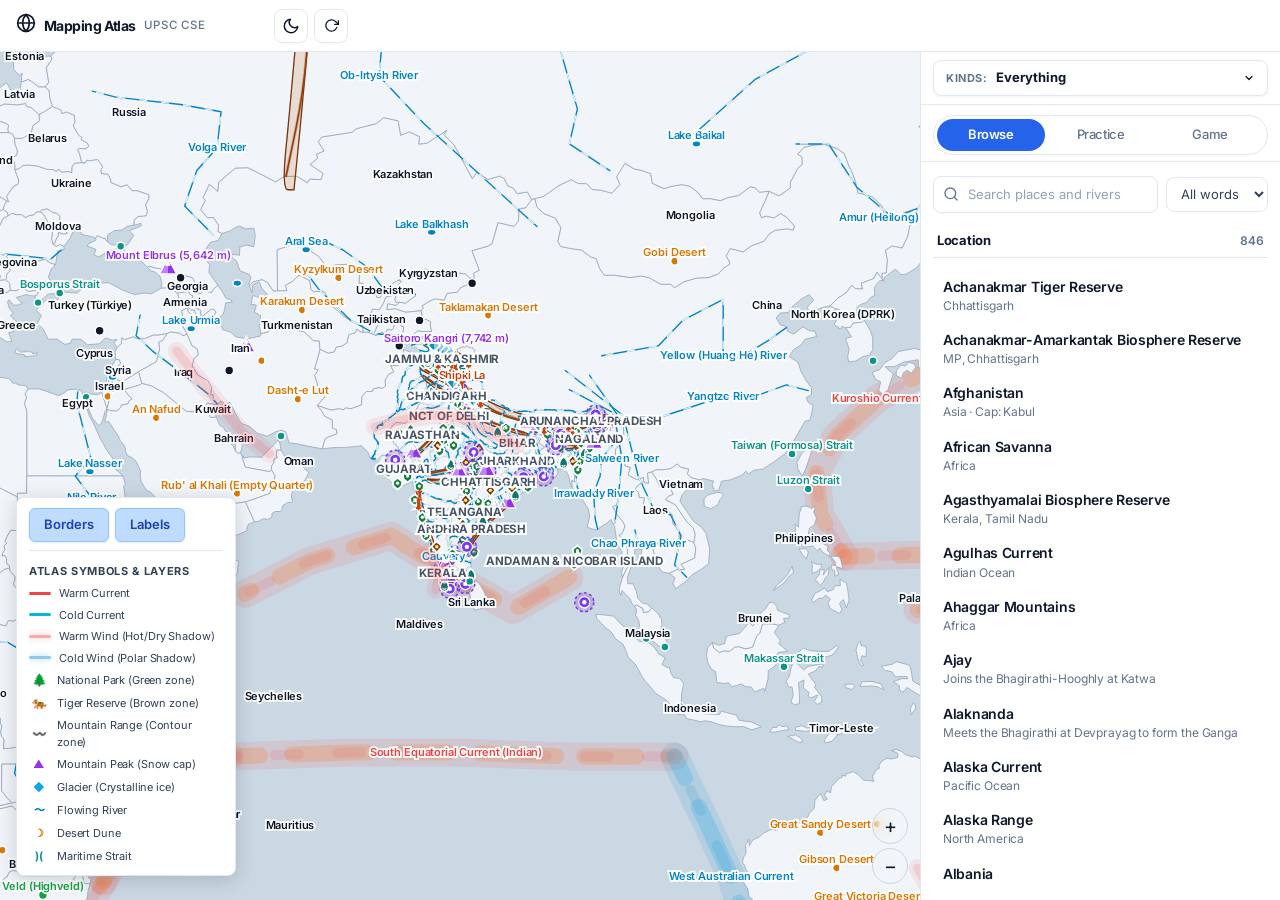
==== index.html @ 71337939 "feat: complete interactive atlas with vector map, Indian states, max zoom, and enhanced quiz/recall" ====
<!doctype html>
<html lang="en" data-theme="light">
<head>
<meta charset="utf-8">
<meta name="viewport" content="width=device-width,initial-scale=1,viewport-fit=cover">
<meta name="description" content="Mapping Atlas — Interactive UPSC CSE Geography Learning Tool with 2D Cartographic Map, Ocean Currents, Quiz, and Recall Modes">
<title>Mapping Atlas — UPSC CSE Geography</title>
<link rel="preconnect" href="https://fonts.googleapis.com">
<link rel="preconnect" href="https://fonts.gstatic.com" crossorigin>
<link rel="stylesheet" href="https://fonts.googleapis.com/css2?family=JetBrains+Mono:ital,wght@0,300;0,400;0,500;0,600;0,700;1,400&family=Inter:wght@400;500;600;700&display=swap">
<!-- Stylesheet -->
<link rel="stylesheet" href="world-map/assets/css/app.css?v=5">
</head>
<body>
<div id="app">
  <!-- Header Bar -->
  <header class="app-header">
    <div class="header-left">
      <div class="logo">
        <span class="logo-icon">
          <svg width="20" height="20" viewBox="0 0 24 24" fill="none" stroke="currentColor" stroke-width="2" stroke-linecap="round" stroke-linejoin="round"><circle cx="12" cy="12" r="10"/><path d="M12 2a14.5 14.5 0 0 0 0 20 14.5 14.5 0 0 0 0-20"/><path d="M2 12h20"/></svg>
        </span>
        <span class="logo-text">Mapping Atlas</span>
        <span class="logo-sub">UPSC CSE</span>
      </div>
    </div>
    <div class="header-right">
      <button class="icon-btn" id="themeToggle" title="Switch to Dark Mode" aria-label="Toggle theme">
        <svg width="18" height="18" viewBox="0 0 24 24" fill="none" stroke="currentColor" stroke-width="2" stroke-linecap="round" stroke-linejoin="round">
          <path d="M21 12.79A9 9 0 1 1 11.21 3 7 7 0 0 0 21 12.79z"></path>
        </svg>
      </button>
      <button class="icon-btn" id="resetView" title="Reset View" aria-label="Reset map view">
        <svg width="15" height="15" viewBox="0 0 24 24" fill="none" stroke="currentColor" stroke-width="2" stroke-linecap="round" stroke-linejoin="round"><polyline points="23 4 23 10 17 10"/><path d="M20.49 15a9 9 0 1 1-2.12-9.36L23 10"/></svg>
      </button>
    </div>
  </header>

  <div class="app-body">
    <!-- Side Panel -->
    <aside class="side-panel" id="sidePanel">
      <!-- Kinds Multi-Select Grouped Dropdown placed ABOVE Browse, Practice, Game -->
      <div class="sidebar-kinds-header-bar">
        <div class="sidebar-dropdown-wrapper" id="layerDropdownWrapper">
          <button type="button" class="sidebar-dropdown-trigger" id="layerDropdownBtn" aria-haspopup="true" aria-expanded="false" title="Filter map features and layers">
            <span class="trigger-label">
              <span class="trigger-prefix">KINDS:</span>
              <strong id="layerDropdownLabel">Everything</strong>
            </span>
            <svg class="dropdown-chevron" width="12" height="12" viewBox="0 0 24 24" fill="none" stroke="currentColor" stroke-width="2.5" stroke-linecap="round" stroke-linejoin="round">
              <path d="M6 9l6 6 6-6"/>
            </svg>
          </button>

          <div class="sidebar-dropdown-menu hidden" id="layerDropdownMenu" role="menu" aria-label="Map layers filter">
            <!-- Master Everything Toggle -->
            <div class="dropdown-master-row">
              <label class="dropdown-item master-item" for="chkSelectAllLayers">
                <input type="checkbox" id="chkSelectAllLayers" checked>
                <span class="custom-chk"></span>
                <span class="item-name">Everything</span>
              </label>
            </div>

            <!-- Group 1: India -->
            <div class="dropdown-group" data-group="india">
              <div class="dropdown-group-header">
                <span class="group-title">INDIA</span>
                <button type="button" class="group-quick-toggle" data-target-group="india" title="Toggle all India layers">All</button>
              </div>
              <div class="dropdown-group-items">
                <label class="dropdown-item">
                  <input type="checkbox" class="layer-chk" data-category="national_park" data-group="india" checked>
                  <span class="custom-chk chk-national_park"></span>
                  <span class="chk-color" style="background:#15803d;"></span>
                  <span class="item-name">National Parks</span>
                  <span class="chk-count">106</span>
                  <button type="button" class="item-only-btn" data-category="national_park" title="Show only National Parks">only</button>
                </label>
                <label class="dropdown-item">
                  <input type="checkbox" class="layer-chk" data-category="tiger_reserve" data-group="india" checked>
                  <span class="custom-chk chk-tiger_reserve"></span>
                  <span class="chk-color" style="background:#78350f;"></span>
                  <span class="item-name">Tiger Reserves</span>
                  <span class="chk-count">23</span>
                  <button type="button" class="item-only-btn" data-category="tiger_reserve" title="Show only Tiger Reserves">only</button>
                </label>
                <label class="dropdown-item">
                  <input type="checkbox" class="layer-chk" data-category="biosphere_reserve" data-group="india" checked>
                  <span class="custom-chk chk-biosphere_reserve"></span>
                  <span class="chk-color" style="background:#6b21a8;"></span>
                  <span class="item-name">Biosphere Reserves</span>
                  <span class="chk-count">18</span>
                  <button type="button" class="item-only-btn" data-category="biosphere_reserve" title="Show only Biosphere Reserves">only</button>
                </label>
                <label class="dropdown-item">
                  <input type="checkbox" class="layer-chk" data-category="ramsar_site" data-group="india" checked>
                  <span class="custom-chk chk-ramsar_site"></span>
                  <span class="chk-color" style="background:#0f766e;"></span>
                  <span class="item-name">Ramsar Sites</span>
                  <span class="chk-count">18</span>
                  <button type="button" class="item-only-btn" data-category="ramsar_site" title="Show only Ramsar Sites">only</button>
                </label>
                <label class="dropdown-item">
                  <input type="checkbox" class="layer-chk" data-category="river" data-group="india" checked>
                  <span class="custom-chk chk-river"></span>
                  <span class="chk-color" style="background:#0284c7;"></span>
                  <span class="item-name">Rivers</span>
                  <span class="chk-count">106</span>
                  <button type="button" class="item-only-btn" data-category="river" title="Show only Rivers">only</button>
                </label>
                <label class="dropdown-item">
                  <input type="checkbox" class="layer-chk" data-category="mountain" data-group="india" checked>
                  <span class="custom-chk chk-mountain"></span>
                  <span class="chk-color" style="background:#854d0e;"></span>
                  <span class="item-name">Mountain Ranges</span>
                  <span class="chk-count">26</span>
                  <button type="button" class="item-only-btn" data-category="mountain" title="Show only Mountain Ranges">only</button>
                </label>
                <label class="dropdown-item">
                  <input type="checkbox" class="layer-chk" data-category="peak" data-group="india" checked>
                  <span class="custom-chk chk-peak"></span>
                  <span class="chk-color" style="background:#9333ea;"></span>
                  <span class="item-name">Peaks</span>
                  <span class="chk-count">21</span>
                  <button type="button" class="item-only-btn" data-category="peak" title="Show only Peaks">only</button>
                </label>
                <label class="dropdown-item">
                  <input type="checkbox" class="layer-chk" data-category="pass" data-group="india" checked>
                  <span class="custom-chk chk-pass"></span>
                  <span class="chk-color" style="background:#c2410c;"></span>
                  <span class="item-name">Passes</span>
                  <span class="chk-count">20</span>
                  <button type="button" class="item-only-btn" data-category="pass" title="Show only Passes">only</button>
                </label>
                <label class="dropdown-item">
                  <input type="checkbox" class="layer-chk" data-category="glacier" data-group="india" checked>
                  <span class="custom-chk chk-glacier"></span>
                  <span class="chk-color" style="background:#0e7490;"></span>
                  <span class="item-name">Glaciers</span>
                  <span class="chk-count">10</span>
                  <button type="button" class="item-only-btn" data-category="glacier" title="Show only Glaciers">only</button>
                </label>
                <label class="dropdown-item">
                  <input type="checkbox" class="layer-chk" data-category="states" data-group="india" checked>
                  <span class="custom-chk chk-states"></span>
                  <span class="chk-color" style="background:#64748b;"></span>
                  <span class="item-name">States</span>
                  <span class="chk-count">36</span>
                  <button type="button" class="item-only-btn" data-category="states" title="Show only States">only</button>
                </label>
              </div>
            </div>

            <!-- Group 2: World -->
            <div class="dropdown-group" data-group="world">
              <div class="dropdown-group-header">
                <span class="group-title">WORLD</span>
                <button type="button" class="group-quick-toggle" data-target-group="world" title="Toggle all World layers">All</button>
              </div>
              <div class="dropdown-group-items">
                <label class="dropdown-item">
                  <input type="checkbox" class="layer-chk" data-category="current" data-group="world" checked>
                  <span class="custom-chk chk-current"></span>
                  <span class="chk-color" style="background:#0284c7;"></span>
                  <span class="item-name">Ocean Currents</span>
                  <span class="chk-count">30</span>
                  <button type="button" class="item-only-btn" data-category="current" title="Show only Ocean Currents">only</button>
                </label>
                <label class="dropdown-item">
                  <input type="checkbox" class="layer-chk" data-category="wind" data-group="world" checked>
                  <span class="custom-chk chk-wind"></span>
                  <span class="chk-color" style="background:#ea580c;"></span>
                  <span class="item-name">Local Winds</span>
                  <span class="chk-count">12</span>
                  <button type="button" class="item-only-btn" data-category="wind" title="Show only Local Winds">only</button>
                </label>
                <label class="dropdown-item">
                  <input type="checkbox" class="layer-chk" data-category="country" data-group="world" checked>
                  <span class="custom-chk chk-country"></span>
                  <span class="chk-color" style="background:#2563eb;"></span>
                  <span class="item-name">Countries</span>
                  <span class="chk-count">195</span>
                  <button type="button" class="item-only-btn" data-category="country" title="Show only Countries">only</button>
                </label>
                <label class="dropdown-item">
                  <input type="checkbox" class="layer-chk" data-category="lake" data-group="world" checked>
                  <span class="custom-chk chk-lake"></span>
                  <span class="chk-color" style="background:#0284c7;"></span>
                  <span class="item-name">Lakes</span>
                  <span class="chk-count">35</span>
                  <button type="button" class="item-only-btn" data-category="lake" title="Show only Lakes">only</button>
                </label>
                <label class="dropdown-item">
                  <input type="checkbox" class="layer-chk" data-category="desert" data-group="world" checked>
                  <span class="custom-chk chk-desert"></span>
                  <span class="chk-color" style="background:#d97706;"></span>
                  <span class="item-name">Deserts</span>
                  <span class="chk-count">25</span>
                  <button type="button" class="item-only-btn" data-category="desert" title="Show only Deserts">only</button>
                </label>
                <label class="dropdown-item">
                  <input type="checkbox" class="layer-chk" data-category="grassland" data-group="world" checked>
                  <span class="custom-chk chk-grassland"></span>
                  <span class="chk-color" style="background:#16a34a;"></span>
                  <span class="item-name">Grasslands</span>
                  <span class="chk-count">11</span>
                  <button type="button" class="item-only-btn" data-category="grassland" title="Show only Grasslands">only</button>
                </label>
                <label class="dropdown-item">
                  <input type="checkbox" class="layer-chk" data-category="strait" data-group="world" checked>
                  <span class="custom-chk chk-strait"></span>
                  <span class="chk-color" style="background:#0d9488;"></span>
                  <span class="item-name">Straits</span>
                  <span class="chk-count">34</span>
                  <button type="button" class="item-only-btn" data-category="strait" title="Show only Straits">only</button>
                </label>
              </div>
            </div>
          </div>
        </div>
      </div>

      <!-- Browse | Practice | Game (Segmented control moved to sidebar top) -->
      <div class="sidebar-modes-bar">
        <nav class="mode-tabs" id="modeTabs" role="tablist">
          <button class="mode-tab active" data-mode="browse" role="tab" aria-selected="true" id="tab-browse">Browse</button>
          <button class="mode-tab" data-mode="quiz" role="tab" aria-selected="false" id="tab-quiz">Practice</button>
          <button class="mode-tab" data-mode="recall" role="tab" aria-selected="false" id="tab-recall">Game</button>
        </nav>
      </div>

      <!-- Browse Mode (List & Detail View integrated) -->
      <div class="panel-section" id="browsePanel" role="tabpanel">
        <!-- Detail Subview inside Browse (shown when an entity is selected) -->
        <div class="browse-detail-subview hidden" id="browseDetailSubview">
          <div class="panel-nav">
            <button class="back-btn" id="browseBackToList" aria-label="Back to list">← Back to List</button>
            <div class="nav-arrows">
              <button class="nav-btn" id="prevEntity" aria-label="Previous feature">‹</button>
              <button class="nav-btn" id="nextEntity" aria-label="Next feature">›</button>
            </div>
          </div>
          <div class="entity-detail" id="entityDetail"></div>
        </div>

        <!-- Master List Subview inside Browse -->
        <div class="browse-list-subview" id="browseListSubview">
          <!-- Search Header Row -->
          <div class="search-header-row">
            <div class="search-input-wrap">
              <svg class="search-magnifier" width="16" height="16" viewBox="0 0 24 24" fill="none" stroke="currentColor" stroke-width="2" stroke-linecap="round" stroke-linejoin="round">
                <circle cx="11" cy="11" r="8"></circle>
                <line x1="21" y1="21" x2="16.65" y2="16.65"></line>
              </svg>
              <input type="search" id="searchInput" placeholder="Search places and rivers" aria-label="Search places and rivers" autocomplete="off">
            </div>
            <div class="search-mode-select-wrap">
              <select id="searchModeSelect" aria-label="Filter mode">
                <option value="all">All words</option>
                <option value="any">Any word</option>
              </select>
            </div>
          </div>

          <!-- Section Heading: Location with Dynamic Item Count -->
          <div class="sidebar-location-header">
            <span class="location-title" id="locationHeaderTitle">Location</span>
            <span class="location-count" id="resultsInfo">0</span>
          </div>

          <!-- Master Clean Entity List -->
          <div class="entity-list" id="entityList" role="list"></div>
        </div>
      </div>

      <!-- Quiz Panel -->
      <div class="panel-section hidden" id="quizPanel" role="tabpanel">
        <div class="quiz-header">
          <div class="quiz-score" id="quizScore">Score: 0/0</div>
          <div class="quiz-progress" id="quizProgressBar">
            <div class="quiz-progress-fill" id="quizFill"></div>
          </div>
        </div>

        <!-- Collapsible Filter Drawer & Compact Active Bar -->
        <div class="quiz-config-bar hidden" id="quizConfigBar">
          <div class="config-summary" id="quizConfigSummary">
            <span class="config-pill">🌐 All</span>
            <span class="config-pill">All Types</span>
            <span class="config-pill">MCQ</span>
          </div>
          <button type="button" class="config-toggle-btn" id="quizConfigToggleBtn" title="Show/Hide Quiz Filters">⚙ Filters</button>
        </div>

        <div class="quiz-filters-drawer" id="quizFiltersDrawer">
          <div class="quiz-filters">
            <select id="quizContinent" aria-label="Quiz region filter">
              <option value="">All Continents</option>
              <option value="India">🇮🇳 India Only</option>
              <option value="South America">South America</option>
              <option value="Africa">Africa</option>
              <option value="North America">North America</option>
              <option value="Europe">Europe</option>
              <option value="Asia">Asia</option>
              <option value="Australia & Oceania">Australia &amp; Oceania</option>
            </select>

            <!-- Grouped Multi-Select Dropdown for Practice (Supports intragroup, intergroup & mixed testing) -->
            <div class="sidebar-dropdown-wrapper" id="quizTypeWrapper">
              <button type="button" class="sidebar-dropdown-trigger" id="quizTypeBtn" aria-haspopup="true" aria-expanded="false" title="Filter types to practice">
                <span class="trigger-label" id="quizTypeLabel">All Types</span>
                <span class="trigger-badge" id="quizTypeBadge">All</span>
                <svg class="dropdown-chevron" width="12" height="12" viewBox="0 0 24 24" fill="none" stroke="currentColor" stroke-width="2.5" stroke-linecap="round" stroke-linejoin="round"><path d="M6 9l6 6 6-6"/></svg>
              </button>
              <div class="sidebar-dropdown-menu hidden" id="quizTypeMenu" role="menu">
                <div class="dropdown-quick-actions">
                  <button type="button" class="quick-pill-btn" data-action="all" data-target="quiz">All</button>
                  <button type="button" class="quick-pill-btn" data-action="india" data-target="quiz">🇮🇳 India</button>
                  <button type="button" class="quick-pill-btn" data-action="world" data-target="quiz">🌐 World</button>
                  <button type="button" class="quick-pill-btn" data-action="clear" data-target="quiz">Clear</button>
                </div>
                <div class="dropdown-group">
                  <div class="dropdown-group-header">
                    <span>INDIA</span>
                    <button type="button" class="group-select-btn" data-group="india" data-target="quiz">All</button>
                  </div>
                  <div class="dropdown-group-items">
                    <label class="dropdown-item"><input type="checkbox" class="quiz-type-chk" data-type="national_park" data-group="india" checked><span class="chk-color" style="background:#15803d;"></span><span class="item-name">National Parks</span><span class="chk-count">106</span><button type="button" class="item-only-btn" data-type="national_park" data-target="quiz" title="Test only National Parks">only</button></label>
                    <label class="dropdown-item"><input type="checkbox" class="quiz-type-chk" data-type="tiger_reserve" data-group="india" checked><span class="chk-color" style="background:#78350f;"></span><span class="item-name">Tiger Reserves</span><span class="chk-count">23</span><button type="button" class="item-only-btn" data-type="tiger_reserve" data-target="quiz" title="Test only Tiger Reserves">only</button></label>
                    <label class="dropdown-item"><input type="checkbox" class="quiz-type-chk" data-type="biosphere_reserve" data-group="india" checked><span class="chk-color" style="background:#6b21a8;"></span><span class="item-name">Biosphere Reserves</span><span class="chk-count">18</span><button type="button" class="item-only-btn" data-type="biosphere_reserve" data-target="quiz" title="Test only Biosphere Reserves">only</button></label>
                    <label class="dropdown-item"><input type="checkbox" class="quiz-type-chk" data-type="ramsar_site" data-group="india" checked><span class="chk-color" style="background:#0f766e;"></span><span class="item-name">Ramsar Sites</span><span class="chk-count">18</span><button type="button" class="item-only-btn" data-type="ramsar_site" data-target="quiz" title="Test only Ramsar Sites">only</button></label>
                    <label class="dropdown-item"><input type="checkbox" class="quiz-type-chk" data-type="river" data-group="india" checked><span class="chk-color" style="background:#0284c7;"></span><span class="item-name">Rivers</span><span class="chk-count">106</span><button type="button" class="item-only-btn" data-type="river" data-target="quiz" title="Test only Rivers">only</button></label>
                    <label class="dropdown-item"><input type="checkbox" class="quiz-type-chk" data-type="mountain" data-group="india" checked><span class="chk-color" style="background:#854d0e;"></span><span class="item-name">Mountain Ranges</span><span class="chk-count">26</span><button type="button" class="item-only-btn" data-type="mountain" data-target="quiz" title="Test only Mountain Ranges">only</button></label>
                    <label class="dropdown-item"><input type="checkbox" class="quiz-type-chk" data-type="peak" data-group="india" checked><span class="chk-color" style="background:#9333ea;"></span><span class="item-name">Peaks</span><span class="chk-count">21</span><button type="button" class="item-only-btn" data-type="peak" data-target="quiz" title="Test only Peaks">only</button></label>
                    <label class="dropdown-item"><input type="checkbox" class="quiz-type-chk" data-type="pass" data-group="india" checked><span class="chk-color" style="background:#c2410c;"></span><span class="item-name">Passes</span><span class="chk-count">20</span><button type="button" class="item-only-btn" data-type="pass" data-target="quiz" title="Test only Passes">only</button></label>
                    <label class="dropdown-item"><input type="checkbox" class="quiz-type-chk" data-type="glacier" data-group="india" checked><span class="chk-color" style="background:#0e7490;"></span><span class="item-name">Glaciers</span><span class="chk-count">10</span><button type="button" class="item-only-btn" data-type="glacier" data-target="quiz" title="Test only Glaciers">only</button></label>
                    <label class="dropdown-item"><input type="checkbox" class="quiz-type-chk" data-type="states" data-group="india" checked><span class="chk-color" style="background:#64748b;"></span><span class="item-name">States &amp; UTs</span><span class="chk-count">36</span><button type="button" class="item-only-btn" data-type="states" data-target="quiz" title="Test only States &amp; UTs">only</button></label>
                  </div>
                </div>
                <div class="dropdown-group">
                  <div class="dropdown-group-header">
                    <span>WORLD</span>
                    <button type="button" class="group-select-btn" data-group="world" data-target="quiz">All</button>
                  </div>
                  <div class="dropdown-group-items">
                    <label class="dropdown-item"><input type="checkbox" class="quiz-type-chk" data-type="country" data-group="world" checked><span class="chk-color" style="background:#2563eb;"></span><span class="item-name">Countries</span><span class="chk-count">195</span><button type="button" class="item-only-btn" data-type="country" data-target="quiz" title="Test only Countries">only</button></label>
                    <label class="dropdown-item"><input type="checkbox" class="quiz-type-chk" data-type="current" data-group="world" checked><span class="chk-color" style="background:#0284c7;"></span><span class="item-name">Ocean Currents</span><span class="chk-count">30</span><button type="button" class="item-only-btn" data-type="current" data-target="quiz" title="Test only Ocean Currents">only</button></label>
                    <label class="dropdown-item"><input type="checkbox" class="quiz-type-chk" data-type="wind" data-group="world" checked><span class="chk-color" style="background:#ea580c;"></span><span class="item-name">Local Winds</span><span class="chk-count">12</span><button type="button" class="item-only-btn" data-type="wind" data-target="quiz" title="Test only Local Winds">only</button></label>
                    <label class="dropdown-item"><input type="checkbox" class="quiz-type-chk" data-type="lake" data-group="world" checked><span class="chk-color" style="background:#0ea5e9;"></span><span class="item-name">Lakes</span><span class="chk-count">35</span><button type="button" class="item-only-btn" data-type="lake" data-target="quiz" title="Test only Lakes">only</button></label>
                    <label class="dropdown-item"><input type="checkbox" class="quiz-type-chk" data-type="desert" data-group="world" checked><span class="chk-color" style="background:#d97706;"></span><span class="item-name">Deserts</span><span class="chk-count">25</span><button type="button" class="item-only-btn" data-type="desert" data-target="quiz" title="Test only Deserts">only</button></label>
                    <label class="dropdown-item"><input type="checkbox" class="quiz-type-chk" data-type="grassland" data-group="world" checked><span class="chk-color" style="background:#16a34a;"></span><span class="item-name">Grasslands</span><span class="chk-count">11</span><button type="button" class="item-only-btn" data-type="grassland" data-target="quiz" title="Test only Grasslands">only</button></label>
                    <label class="dropdown-item"><input type="checkbox" class="quiz-type-chk" data-type="strait" data-group="world" checked><span class="chk-color" style="background:#0d9488;"></span><span class="item-name">Straits</span><span class="chk-count">34</span><button type="button" class="item-only-btn" data-type="strait" data-target="quiz" title="Test only Straits">only</button></label>
                  </div>
                </div>
              </div>
            </div>

            <select id="quizStyle" aria-label="Quiz style">
              <option value="mcq">Multiple Choice</option>
              <option value="map">Map Identification</option>
              <option value="mixed">Mixed</option>
            </select>
            <button class="primary-btn" id="startQuiz">Start Quiz</button>
          </div>
        </div>
        <div class="quiz-card" id="quizCard"></div>
        <div class="quiz-missed" id="quizMissed"></div>
      </div>

      <!-- Recall Panel -->
      <div class="panel-section hidden" id="recallPanel" role="tabpanel">
        <div class="recall-header">
          <h2>Recall Mode</h2>
          <p class="muted">Hide labels, recall facts, reveal answers</p>
        </div>

        <!-- Collapsible Recall Filter Drawer & Compact Active Bar -->
        <div class="quiz-config-bar hidden" id="recallConfigBar">
          <div class="config-summary" id="recallConfigSummary">
            <span class="config-pill">🌐 All</span>
            <span class="config-pill">All Types</span>
          </div>
          <button type="button" class="config-toggle-btn" id="recallConfigToggleBtn" title="Show/Hide Recall Filters">⚙ Filters</button>
        </div>

        <div class="quiz-filters-drawer" id="recallFiltersDrawer">
          <div class="recall-controls">
            <select id="recallContinent" aria-label="Recall region filter">
              <option value="">All Continents</option>
              <option value="India">🇮🇳 India Only</option>
              <option value="South America">South America</option>
              <option value="Africa">Africa</option>
              <option value="North America">North America</option>
              <option value="Europe">Europe</option>
              <option value="Asia">Asia</option>
              <option value="Australia & Oceania">Australia &amp; Oceania</option>
            </select>

            <!-- Grouped Multi-Select Dropdown for Recall Mode -->
            <div class="sidebar-dropdown-wrapper" id="recallTypeWrapper">
              <button type="button" class="sidebar-dropdown-trigger" id="recallTypeBtn" aria-haspopup="true" aria-expanded="false" title="Filter types to recall">
                <span class="trigger-label" id="recallTypeLabel">All Types</span>
                <span class="trigger-badge" id="recallTypeBadge">All</span>
                <svg class="dropdown-chevron" width="12" height="12" viewBox="0 0 24 24" fill="none" stroke="currentColor" stroke-width="2.5" stroke-linecap="round" stroke-linejoin="round"><path d="M6 9l6 6 6-6"/></svg>
              </button>
              <div class="sidebar-dropdown-menu hidden" id="recallTypeMenu" role="menu">
                <div class="dropdown-quick-actions">
                  <button type="button" class="quick-pill-btn" data-action="all" data-target="recall">All</button>
                  <button type="button" class="quick-pill-btn" data-action="india" data-target="recall">🇮🇳 India</button>
                  <button type="button" class="quick-pill-btn" data-action="world" data-target="recall">🌐 World</button>
                  <button type="button" class="quick-pill-btn" data-action="clear" data-target="recall">Clear</button>
                </div>
                <div class="dropdown-group">
                  <div class="dropdown-group-header">
                    <span>INDIA</span>
                    <button type="button" class="group-select-btn" data-group="india" data-target="recall">All</button>
                  </div>
                  <div class="dropdown-group-items">
                    <label class="dropdown-item"><input type="checkbox" class="recall-type-chk" data-type="national_park" data-group="india" checked><span class="chk-color" style="background:#15803d;"></span><span class="item-name">National Parks</span><span class="chk-count">106</span><button type="button" class="item-only-btn" data-type="national_park" data-target="recall" title="Recall only National Parks">only</button></label>
                    <label class="dropdown-item"><input type="checkbox" class="recall-type-chk" data-type="tiger_reserve" data-group="india" checked><span class="chk-color" style="background:#78350f;"></span><span class="item-name">Tiger Reserves</span><span class="chk-count">23</span><button type="button" class="item-only-btn" data-type="tiger_reserve" data-target="recall" title="Recall only Tiger Reserves">only</button></label>
                    <label class="dropdown-item"><input type="checkbox" class="recall-type-chk" data-type="biosphere_reserve" data-group="india" checked><span class="chk-color" style="background:#6b21a8;"></span><span class="item-name">Biosphere Reserves</span><span class="chk-count">18</span><button type="button" class="item-only-btn" data-type="biosphere_reserve" data-target="recall" title="Recall only Biosphere Reserves">only</button></label>
                    <label class="dropdown-item"><input type="checkbox" class="recall-type-chk" data-type="ramsar_site" data-group="india" checked><span class="chk-color" style="background:#0f766e;"></span><span class="item-name">Ramsar Sites</span><span class="chk-count">18</span><button type="button" class="item-only-btn" data-type="ramsar_site" data-target="recall" title="Recall only Ramsar Sites">only</button></label>
                    <label class="dropdown-item"><input type="checkbox" class="recall-type-chk" data-type="river" data-group="india" checked><span class="chk-color" style="background:#0284c7;"></span><span class="item-name">Rivers</span><span class="chk-count">106</span><button type="button" class="item-only-btn" data-type="river" data-target="recall" title="Recall only Rivers">only</button></label>
                    <label class="dropdown-item"><input type="checkbox" class="recall-type-chk" data-type="mountain" data-group="india" checked><span class="chk-color" style="background:#854d0e;"></span><span class="item-name">Mountain Ranges</span><span class="chk-count">26</span><button type="button" class="item-only-btn" data-type="mountain" data-target="recall" title="Recall only Mountain Ranges">only</button></label>
                    <label class="dropdown-item"><input type="checkbox" class="recall-type-chk" data-type="peak" data-group="india" checked><span class="chk-color" style="background:#9333ea;"></span><span class="item-name">Peaks</span><span class="chk-count">21</span><button type="button" class="item-only-btn" data-type="peak" data-target="recall" title="Recall only Peaks">only</button></label>
                    <label class="dropdown-item"><input type="checkbox" class="recall-type-chk" data-type="pass" data-group="india" checked><span class="chk-color" style="background:#c2410c;"></span><span class="item-name">Passes</span><span class="chk-count">20</span><button type="button" class="item-only-btn" data-type="pass" data-target="recall" title="Recall only Passes">only</button></label>
                    <label class="dropdown-item"><input type="checkbox" class="recall-type-chk" data-type="glacier" data-group="india" checked><span class="chk-color" style="background:#0e7490;"></span><span class="item-name">Glaciers</span><span class="chk-count">10</span><button type="button" class="item-only-btn" data-type="glacier" data-target="recall" title="Recall only Glaciers">only</button></label>
                    <label class="dropdown-item"><input type="checkbox" class="recall-type-chk" data-type="states" data-group="india" checked><span class="chk-color" style="background:#64748b;"></span><span class="item-name">States &amp; UTs</span><span class="chk-count">36</span><button type="button" class="item-only-btn" data-type="states" data-target="recall" title="Recall only States &amp; UTs">only</button></label>
                  </div>
                </div>
                <div class="dropdown-group">
                  <div class="dropdown-group-header">
                    <span>WORLD</span>
                    <button type="button" class="group-select-btn" data-group="world" data-target="recall">All</button>
                  </div>
                  <div class="dropdown-group-items">
                    <label class="dropdown-item"><input type="checkbox" class="recall-type-chk" data-type="country" data-group="world" checked><span class="chk-color" style="background:#2563eb;"></span><span class="item-name">Countries</span><span class="chk-count">195</span><button type="button" class="item-only-btn" data-type="country" data-target="recall" title="Recall only Countries">only</button></label>
                    <label class="dropdown-item"><input type="checkbox" class="recall-type-chk" data-type="current" data-group="world" checked><span class="chk-color" style="background:#0284c7;"></span><span class="item-name">Ocean Currents</span><span class="chk-count">30</span><button type="button" class="item-only-btn" data-type="current" data-target="recall" title="Recall only Ocean Currents">only</button></label>
                    <label class="dropdown-item"><input type="checkbox" class="recall-type-chk" data-type="wind" data-group="world" checked><span class="chk-color" style="background:#ea580c;"></span><span class="item-name">Local Winds</span><span class="chk-count">12</span><button type="button" class="item-only-btn" data-type="wind" data-target="recall" title="Recall only Local Winds">only</button></label>
                    <label class="dropdown-item"><input type="checkbox" class="recall-type-chk" data-type="lake" data-group="world" checked><span class="chk-color" style="background:#0ea5e9;"></span><span class="item-name">Lakes</span><span class="chk-count">35</span><button type="button" class="item-only-btn" data-type="lake" data-target="recall" title="Recall only Lakes">only</button></label>
                    <label class="dropdown-item"><input type="checkbox" class="recall-type-chk" data-type="desert" data-group="world" checked><span class="chk-color" style="background:#d97706;"></span><span class="item-name">Deserts</span><span class="chk-count">25</span><button type="button" class="item-only-btn" data-type="desert" data-target="recall" title="Recall only Deserts">only</button></label>
                    <label class="dropdown-item"><input type="checkbox" class="recall-type-chk" data-type="grassland" data-group="world" checked><span class="chk-color" style="background:#16a34a;"></span><span class="item-name">Grasslands</span><span class="chk-count">11</span><button type="button" class="item-only-btn" data-type="grassland" data-target="recall" title="Recall only Grasslands">only</button></label>
                    <label class="dropdown-item"><input type="checkbox" class="recall-type-chk" data-type="strait" data-group="world" checked><span class="chk-color" style="background:#0d9488;"></span><span class="item-name">Straits</span><span class="chk-count">34</span><button type="button" class="item-only-btn" data-type="strait" data-target="recall" title="Recall only Straits">only</button></label>
                  </div>
                </div>
              </div>
            </div>

            <button class="primary-btn" id="startRecall">Begin Recall</button>
          </div>
        </div>
        <div class="recall-card" id="recallCard"></div>
        <div class="recall-progress" id="recallProgress"></div>
      </div>
    </aside>

    <!-- Map Stage (Right) -->
    <div class="map-stage" id="mapStage">
      <!-- High-Performance Interactive SVG Vector Map Stage (Zero Leaflet) -->
      <div class="mp-stage" id="vectorMapStage" tabindex="0" role="region" aria-label="Interactive Vector Map"></div>

      <!-- Map Overlays -->
      <div class="map-overlays">
        <div class="zoom-controls">
          <button class="zoom-btn" id="zoomIn" aria-label="Zoom in">+</button>
          <button class="zoom-btn" id="zoomOut" aria-label="Zoom out">−</button>
        </div>
        <div class="map-tooltip" id="mapTooltip"></div>

        <!-- Atlas Symbols & Legends with Master Borders & Labels Switch on top -->
        <div class="currents-legend" id="currentsLegend">
          <div class="legend-toggles-bar">
            <button class="map-pill-btn active" id="toggleBorders" title="Master switch: Toggle boundaries" aria-pressed="true">Borders</button>
            <button class="map-pill-btn active" id="toggleLabels" title="Master switch: Toggle labels" aria-pressed="true">Labels</button>
          </div>
          <div class="currents-legend-title">Atlas Symbols &amp; Layers</div>
          <div class="currents-legend-items">
            <div class="currents-legend-item">
              <span class="current-line warm"></span>
              <span>Warm Current</span>
            </div>
            <div class="currents-legend-item">
              <span class="current-line cold"></span>
              <span>Cold Current</span>
            </div>
            <div class="currents-legend-item">
              <span class="current-line" style="background:rgba(239, 68, 68, 0.45); box-shadow:0 0 6px rgba(239, 68, 68, 0.35);"></span>
              <span>Warm Wind (Hot/Dry Shadow)</span>
            </div>
            <div class="currents-legend-item">
              <span class="current-line" style="background:rgba(2, 132, 199, 0.45); box-shadow:0 0 6px rgba(2, 132, 199, 0.35);"></span>
              <span>Cold Wind (Polar Shadow)</span>
            </div>
            <div class="currents-legend-item">
              <span class="legend-badge" style="color:#15803d; font-size:12px;">🌲</span>
              <span>National Park (Green zone)</span>
            </div>
            <div class="currents-legend-item">
              <span class="legend-badge" style="color:#78350f; font-size:12px;">🐅</span>
              <span>Tiger Reserve (Brown zone)</span>
            </div>
            <div class="currents-legend-item">
              <span class="legend-badge" style="color:#854d0e; font-size:12px;">〰️</span>
              <span>Mountain Range (Contour zone)</span>
            </div>
            <div class="currents-legend-item">
              <span class="legend-badge" style="color:#9333ea; font-weight:bold;">▲</span>
              <span>Mountain Peak (Snow cap)</span>
            </div>
            <div class="currents-legend-item">
              <span class="legend-badge" style="color:#0ea5e9; font-weight:bold;">◆</span>
              <span>Glacier (Crystalline ice)</span>
            </div>
            <div class="currents-legend-item">
              <span class="legend-badge" style="color:#0284c7; font-weight:bold;">〜</span>
              <span>Flowing River</span>
            </div>
            <div class="currents-legend-item">
              <span class="legend-badge" style="color:#d97706; font-weight:bold;">☽</span>
              <span>Desert Dune</span>
            </div>
            <div class="currents-legend-item">
              <span class="legend-badge" style="color:#0d9488; font-weight:bold;">)(</span>
              <span>Maritime Strait</span>
            </div>
          </div>
        </div>
      </div>

      <!-- Quiz highlight overlay -->
      <div class="quiz-prompt-overlay hidden" id="quizPromptOverlay">
        <div class="quiz-prompt-text" id="quizPromptText"></div>
      </div>
    </div>
  </div>

  <!-- Mobile Bottom Sheet -->
  <div class="bottom-sheet" id="bottomSheet">
    <div class="bottom-sheet-handle"></div>
    <div class="bottom-sheet-content" id="bottomSheetContent"></div>
  </div>

  <!-- Loading Overlay -->
  <div class="loading-overlay" id="loadingOverlay">
    <div class="loading-inner">
      <div class="loading-globe">
        <svg width="48" height="48" viewBox="0 0 24 24" fill="none" stroke="var(--accent)" stroke-width="1.8" stroke-linecap="round" stroke-linejoin="round">
          <circle cx="12" cy="12" r="10"></circle>
          <path d="M12 2a14.5 14.5 0 0 0 0 20 14.5 14.5 0 0 0 0-20"></path>
          <path d="M2 12h20"></path>
        </svg>
      </div>
      <div class="loading-text">Loading Mapping Atlas…</div>
      <div class="loading-bar"><div class="loading-fill" id="loadingFill"></div></div>
      <div class="loading-status" id="loadingStatus">Initialising 2D cartography…</div>
    </div>
  </div>
</div>

<!-- Application vector data & logic -->
<script src="world-map/data/world-map-content.js?v=7"></script>
<script src="world-map/data/geographic-features.js?v=7"></script>
<script src="world-map/data/boundaries-data.js?v=7"></script>
<script src="world-map/data/ocean-currents.js?v=7"></script>
<script src="world-map/data/local-winds.js?v=7"></script>
<script src="world-map/assets/js/data-integrity.js?v=7"></script>
<script src="world-map/assets/js/vector-map.js?v=7"></script>
<script src="world-map/assets/js/entity-panel.js?v=7"></script>
<script src="world-map/assets/js/search.js?v=7"></script>
<script src="world-map/assets/js/quiz-engine.js?v=7"></script>
<script src="world-map/assets/js/recall-mode.js?v=7"></script>
<script src="world-map/assets/js/progress.js?v=7"></script>
<script src="world-map/assets/js/navigation.js?v=7"></script>
<script src="world-map/assets/js/app.js?v=7"></script>
</body>
</html>
---- world-map/assets/css/app.css ----
/* ============================================================
   Mapping Atlas — app.css
   Modern Cartographic Design System (Light & Dark Mode)
   ============================================================ */

:root, [data-theme="light"] {
  /* Colour palette — Light mode (Matching Screenshot 1) */
  --bg:        #f8fafc;
  --bg2:       #ffffff;
  --bg3:       #f1f5f9;
  --panel:     #ffffff;
  --panel2:    #f8fafc;
  --border:    #e2e8f0;
  --border2:   #cbd5e1;

  --ink:       #0f172a;
  --ink2:      #334155;
  --ink3:      #64748b;
  --muted:     #94a3b8;

  --accent:    #2563eb;
  --accent2:   #3b82f6;
  --gold:      #d97706;
  --green:     #16a34a;
  --red:       #dc2626;
  --violet:    #7c3aed;
  --teal:      #0d9488;
  --orange:    #ea580c;

  /* Category colours */
  --col-country:   #2563eb;
  --col-mountain:  #7c3aed;
  --col-river:     #0284c7;
  --col-lake:      #0369a1;
  --col-strait:    #0d9488;
  --col-desert:    #d97706;
  --col-sea:       #0284c7;
  --col-grassland: #16a34a;
  --col-island:    #ea580c;
  --col-capital:   #db2777;
  --col-city:      #4f46e5;
  --col-pass:      #9333ea;
  --col-current:   #ef4444;

  --map-bg:        #cad2d3;
  color-scheme: light;

  /* Typography */
  --font-body: 'Inter', -apple-system, BlinkMacSystemFont, 'Segoe UI', Roboto, sans-serif;
  --font-mono: 'JetBrains Mono', 'Fira Code', ui-monospace, monospace;

  /* Fluid Type Scale */
  --text-2xs: clamp(8.5px,  0.55vw + 6.5px,  10px);
  --text-xs:  clamp(9.5px,  0.6vw  + 7.5px,  11.5px);
  --text-sm:  clamp(11px,   0.7vw  + 8px,    13px);
  --text-base:clamp(12px,   0.75vw + 9px,    14px);
  --text-md:  clamp(13px,   0.8vw  + 9.5px,  15px);
  --text-lg:  clamp(14px,   1vw    + 9.5px,  17px);
  --text-xl:  clamp(16px,   1.2vw  + 10px,   20px);
  --text-2xl: clamp(18px,   1.5vw  + 12px,   24px);
  --text-3xl: clamp(22px,   2vw    + 13px,   30px);

  /* Spacing */
  --r-sm: 6px;
  --r-md: 8px;
  --r-lg: 12px;
  --r-xl: 16px;

  /* Transitions */
  --t-fast: 120ms ease;
  --t-med:  220ms ease;
  --t-slow: 380ms ease;
}

[data-theme="dark"] {
  /* Colour palette — Dark mode */
  --bg:        #060e18;
  --bg2:       #0a1628;
  --bg3:       #0e1e35;
  --panel:     #0b1a2e;
  --panel2:    #0f2040;
  --border:    #1a3050;
  --border2:   #1e3a5f;

  --ink:       #dde8f5;
  --ink2:      #a8c0d8;
  --ink3:      #6a90b0;
  --muted:     #4a6a88;

  --accent:    #3b82f6;
  --accent2:   #60a5fa;
  --gold:      #f59e0b;
  --green:     #10b981;
  --red:       #ef4444;
  --violet:    #8b5cf6;
  --teal:      #14b8a6;
  --orange:    #f97316;

  /* Category colours */
  --col-country:   #3b82f6;
  --col-mountain:  #8b5cf6;
  --col-river:     #06b6d4;
  --col-lake:      #0ea5e9;
  --col-strait:    #14b8a6;
  --col-desert:    #f59e0b;
  --col-sea:       #0284c7;
  --col-grassland: #22c55e;
  --col-island:    #f97316;
  --col-capital:   #ec4899;
  --col-city:      #6366f1;
  --col-pass:      #a78bfa;
  --col-current:   #f87171;

  --map-bg:        #060e18;
  color-scheme: dark;
}

/* ─── Reset ─────────────────────────────────────────────── */
*, *::before, *::after { box-sizing: border-box; margin: 0; padding: 0; }
html, body { height: 100%; overflow: hidden; }
body {
  font-family: var(--font-body);
  font-size: var(--text-base);
  line-height: 1.5;
  letter-spacing: -0.01em;
  color: var(--ink);
  background: var(--bg);
  -webkit-font-smoothing: antialiased;
  -moz-osx-font-smoothing: grayscale;
  text-rendering: optimizeLegibility;
  transition: background-color var(--t-med), color var(--t-med);
}
button { font: inherit; color: inherit; cursor: pointer; border: none; background: none; }
input, select { font: inherit; color: inherit; }
a { color: var(--accent2); text-decoration: none; }
a:hover { text-decoration: underline; }
img, canvas { display: block; max-width: 100%; }

/* ─── App Shell ──────────────────────────────────────────── */
#app {
  display: flex;
  flex-direction: column;
  height: 100dvh;
  height: 100vh;
  overflow: hidden;
}

/* ─── Header ─────────────────────────────────────────────── */
.app-header {
  display: flex;
  align-items: center;
  gap: 12px;
  padding: 0 16px;
  height: 52px;
  background: var(--panel);
  border-bottom: 1px solid var(--border);
  flex-shrink: 0;
  z-index: 10;
}
.header-left { display: flex; align-items: center; min-width: 200px; }
.header-center { flex: 1; display: flex; justify-content: center; }
.header-right { display: flex; align-items: center; gap: 6px; min-width: 120px; justify-content: flex-end; }

.logo { display: flex; align-items: center; gap: 8px; }
.logo-icon { font-size: var(--text-xl); }
.logo-text {
  font-size: var(--text-base);
  font-weight: 700;
  color: var(--ink);
  white-space: nowrap;
  letter-spacing: -0.04em;
}
.logo-sub {
  font-size: var(--text-xs);
  color: var(--ink3);
  font-weight: 500;
  text-transform: uppercase;
  letter-spacing: .06em;
  display: none;
}
@media (min-width: 900px) { .logo-sub { display: block; } }

/* Mode tabs */
.mode-tabs {
  display: flex;
  gap: 2px;
  background: var(--bg2);
  border: 1px solid var(--border);
  border-radius: 999px;
  padding: 3px;
}
.mode-tab {
  padding: 5px 16px;
  border-radius: 999px;
  font-size: var(--text-base);
  font-weight: 500;
  color: var(--ink3);
  transition: all var(--t-fast);
  white-space: nowrap;
  letter-spacing: -0.03em;
}
.mode-tab:hover { color: var(--ink2); }
.mode-tab.active {
  background: var(--accent);
  color: #fff;
  font-weight: 600;
}

/* Icon buttons */
.icon-btn {
  width: 34px;
  height: 34px;
  border-radius: var(--r-md);
  border: 1px solid var(--border);
  background: var(--bg2);
  display: flex;
  align-items: center;
  justify-content: center;
  transition: all var(--t-fast);
  font-size: var(--text-md);
}
.icon-btn:hover { background: var(--bg3); border-color: var(--border2); }
.icon-btn.active { background: var(--accent); border-color: var(--accent); }

/* ─── App Body ───────────────────────────────────────────── */
.app-body {
  display: flex;
  flex: 1;
  min-height: 0;
  overflow: hidden;
  flex-direction: row-reverse;
}

/* ─── Map Stage (Strictly 2D Flat Projection) ─────────────── */
.map-stage {
  position: relative;
  flex: 1;
  min-width: 0;
  background: var(--map-bg);
  overflow: hidden;
}
#flatMapContainer { position: absolute; inset: 0; z-index: 1; }
.hidden { display: none !important; }

/* ── Leaflet theme overrides ─────────────────────────────── */
.leaflet-container {
  background: var(--map-bg) !important;
  font-family: var(--font-body);
}
.leaflet-control-attribution {
  background: var(--panel)dd !important;
  color: var(--ink3) !important;
  font-size: var(--text-2xs) !important;
  backdrop-filter: blur(6px);
}
.leaflet-control-attribution a { color: var(--accent2) !important; }
.atlas-tooltip {
  background: var(--panel)ee;
  border: 1px solid var(--border);
  border-radius: 8px;
  color: var(--ink);
  padding: 5px 10px;
  font-size: var(--text-sm);
  font-family: var(--font-body);
  box-shadow: 0 4px 16px rgba(0,0,0,0.2);
  backdrop-filter: blur(8px);
  white-space: nowrap;
}
.atlas-tooltip::before { display: none; }

/* Top Right Map Pill Controls (Matching Screenshot 1) */
.map-top-right-controls {
  position: absolute;
  top: 14px;
  right: 14px;
  display: flex;
  align-items: center;
  gap: 6px;
  z-index: 1000;
  background: transparent;
}
.map-pill-btn {
  padding: 6px 14px;
  border-radius: 4px;
  border: 1px solid #94a3b8;
  background: #e2e8f0;
  color: #1e293b;
  font-size: 13px;
  font-weight: 500;
  transition: all 0.15s ease;
  cursor: pointer;
  box-shadow: 0 1px 2px rgba(0,0,0,0.05);
  user-select: none;
}
.map-pill-btn:hover {
  background: #cbd5e1;
  color: #0f172a;
}
.map-pill-btn.active {
  background: #bfdbfe;
  border-color: #60a5fa;
  color: #1e40af;
  font-weight: 600;
}
[data-theme="dark"] .map-pill-btn {
  background: #0f2040;
  border-color: #1e3a5f;
  color: #a8c0d8;
}
[data-theme="dark"] .map-pill-btn:hover {
  background: #1a3050;
  color: #ffffff;
}
[data-theme="dark"] .map-pill-btn.active {
  background: rgba(59, 130, 246, 0.35);
  border-color: #3b82f6;
  color: #93c5fd;
}

/* Map overlays */
.map-overlays {
  position: absolute;
  inset: 0;
  pointer-events: none;
}
.zoom-controls {
  position: absolute;
  right: 12px;
  bottom: 16px;
  display: flex;
  flex-direction: column;
  gap: 4px;
  pointer-events: all;
}
.zoom-btn {
  width: 36px;
  height: 36px;
  border-radius: 50%;
  border: 1px solid var(--border2);
  background: var(--panel)ee;
  color: var(--ink);
  font-size: var(--text-xl);
  font-weight: 400;
  display: flex;
  align-items: center;
  justify-content: center;
  transition: all var(--t-fast);
  backdrop-filter: blur(8px);
}
.zoom-btn:hover { background: var(--bg3); }

/* Ocean Currents Animated Flow */
@keyframes currentFlow {
  from { stroke-dashoffset: 200; }
  to { stroke-dashoffset: 0; }
}
.atlas-ocean-current {
  cursor: pointer;
  stroke-dasharray: 8, 5;
  animation: currentFlow 25s linear infinite;
  transition: stroke-width 0.15s ease, opacity 0.15s ease;
}
.atlas-ocean-current:hover {
  stroke-width: 5px !important;
  opacity: 1 !important;
  filter: drop-shadow(0 2px 6px rgba(0,0,0,0.4));
}

/* Ocean Currents & Map Features Legend */
.currents-legend {
  position: absolute;
  bottom: 24px;
  left: 16px;
  background: var(--panel);
  border: 1px solid var(--border);
  border-radius: var(--r-md);
  padding: 10px 12px;
  font-size: var(--text-xs);
  color: var(--ink);
  box-shadow: 0 4px 20px rgba(0,0,0,0.16);
  backdrop-filter: blur(8px);
  z-index: 1000;
  display: flex;
  flex-direction: column;
  gap: 6px;
  pointer-events: auto;
  max-height: 480px;
  width: 220px;
}

.legend-toggles-bar {
  display: flex;
  gap: 6px;
  margin-bottom: 4px;
  padding-bottom: 8px;
  border-bottom: 1px solid var(--border);
}

.legend-pill-btn {
  flex: 1;
  height: 28px;
  padding: 0 8px;
  border-radius: 5px;
  font-family: var(--font-body);
  font-size: 11.5px;
  font-weight: 600;
  color: var(--ink2);
  background: var(--bg2);
  border: 1px solid var(--border);
  display: inline-flex;
  align-items: center;
  justify-content: center;
  gap: 4px;
  cursor: pointer;
  transition: all 0.15s ease;
  user-select: none;
}

.legend-pill-btn:hover {
  background: var(--bg3);
  border-color: var(--border2);
  color: var(--ink);
}

.legend-pill-btn.active {
  background: #bfdbfe;
  color: #1e40af;
  border-color: #60a5fa;
}

[data-theme="dark"] .legend-pill-btn {
  background: #0f1d32;
  border-color: #1a3050;
  color: #94a3b8;
}

[data-theme="dark"] .legend-pill-btn:hover {
  background: #172a48;
  color: #f1f5f9;
}

[data-theme="dark"] .legend-pill-btn.active {
  background: #1e3a5f;
  color: #38bdf8;
  border-color: #0284c7;
}

.currents-legend-title {
  font-weight: 700;
  font-size: 11px;
  text-transform: uppercase;
  letter-spacing: .06em;
  color: var(--ink2);
  margin-top: 2px;
}

.currents-legend-items {
  display: flex;
  flex-direction: column;
  gap: 5px;
  max-height: 380px;
  overflow-y: auto;
  padding-right: 4px;
  scrollbar-width: thin;
}

.currents-legend-item {
  display: flex;
  align-items: center;
  gap: 8px;
  font-size: 11px;
  color: var(--ink2);
}

.current-line {
  width: 22px;
  height: 3px;
  border-radius: 2px;
  flex-shrink: 0;
}
.current-line.warm { background: #ef4444; }
.current-line.cold { background: #06b6d4; }
.current-line.neutral { background: #64748b; }
.current-line.wind-warm {
  background: rgba(239, 68, 68, 0.65);
  box-shadow: 0 0 6px rgba(239, 68, 68, 0.45);
}
.current-line.wind-cold {
  background: rgba(14, 165, 233, 0.65);
  box-shadow: 0 0 6px rgba(14, 165, 233, 0.45);
}
.current-line.river {
  background: #0284c7;
}

.legend-badge {
  display: inline-flex;
  align-items: center;
  justify-content: center;
  width: 20px;
  height: 18px;
  border-radius: 3px;
  font-size: 11px;
  flex-shrink: 0;
}
.legend-badge.np { background: rgba(34, 197, 94, 0.2); border: 1px solid #16a34a; color: #16a34a; }
.legend-badge.tr { background: rgba(217, 119, 6, 0.2); border: 1px solid #d97706; color: #d97706; }
.legend-badge.mtn { background: rgba(180, 83, 9, 0.2); border: 1px solid #b45309; }
.legend-badge.peak { background: rgba(168, 85, 247, 0.2); border: 1px solid #9333ea; }
.legend-badge.glacier { background: rgba(56, 189, 248, 0.2); border: 1px solid #0284c7; }
.legend-badge.dune { background: rgba(234, 179, 8, 0.2); border: 1px solid #ca8a04; }
.legend-badge.strait { background: rgba(20, 184, 166, 0.2); border: 1px solid #0d9488; }

.map-tooltip {
  position: absolute;
  background: var(--panel)ee;
  border: 1px solid var(--border2);
  border-radius: var(--r-md);
  padding: 6px 10px;
  font-size: var(--text-sm);
  font-weight: 600;
  color: var(--ink);
  pointer-events: none;
  backdrop-filter: blur(8px);
  transform: translate(-50%, -130%);
  white-space: nowrap;
  max-width: 240px;
  white-space: normal;
  text-align: center;
  display: none;
  z-index: 5;
}
.map-tooltip.visible { display: block; }

.quiz-prompt-overlay {
  position: absolute;
  top: 14px;
  left: 50%;
  transform: translateX(-50%);
  background: var(--panel)ee;
  border: 1px solid var(--accent);
  border-radius: var(--r-lg);
  padding: 10px 20px;
  font-size: var(--text-base);
  font-weight: 600;
  color: var(--ink);
  backdrop-filter: blur(12px);
  text-align: center;
  pointer-events: none;
  z-index: 5;
  max-width: 90%;
}

/* ─── Side Panel (Right Side of Screen) ──────────────────── */
.side-panel {
  width: 360px;
  min-width: 300px;
  max-width: 420px;
  display: flex;
  flex-direction: column;
  background: var(--panel);
  border-left: 1px solid var(--border);
  border-right: none;
  overflow: hidden;
  flex-shrink: 0;
  z-index: 2;
}

/* Kinds Dropdown Header Bar (Above Browse, Practice, Game) */
.sidebar-kinds-header-bar {
  padding: 8px 12px;
  background: var(--bg2);
  border-bottom: 1px solid var(--border);
  flex-shrink: 0;
  position: relative;
  z-index: 50;
}
.sidebar-kinds-header-bar .sidebar-dropdown-trigger {
  width: 100%;
  display: flex;
  align-items: center;
  justify-content: space-between;
  height: 36px;
  padding: 0 12px;
  background: var(--panel);
  border: 1px solid var(--border);
  border-radius: var(--r-md);
  box-shadow: 0 1px 3px rgba(0, 0, 0, 0.05);
}
.sidebar-kinds-header-bar .sidebar-dropdown-trigger:hover {
  background: var(--bg3);
  border-color: var(--accent);
}
.trigger-prefix {
  font-size: 11px;
  font-weight: 700;
  color: var(--ink3);
  letter-spacing: 0.05em;
  margin-right: 6px;
}
.sidebar-modes-bar {
  padding: 8px 12px;
  background: var(--panel);
  border-bottom: 1px solid var(--border);
  flex-shrink: 0;
}
.sidebar-modes-bar .mode-tabs {
  width: 100%;
  display: flex;
  justify-content: space-between;
}
.sidebar-modes-bar .mode-tab {
  flex: 1;
  text-align: center;
}

.panel-section {
  display: flex;
  flex-direction: column;
  flex: 1;
  min-height: 0;
  overflow: hidden;
  padding: 12px;
  gap: 8px;
}

.browse-detail-subview, .browse-list-subview {
  display: flex;
  flex-direction: column;
  flex: 1;
  min-height: 0;
  overflow: hidden;
  gap: 8px;
}
.browse-detail-subview.hidden, .browse-list-subview.hidden {
  display: none !important;
}

/* ─── Search Header Row (Matching Screenshot 1) ──────────── */
.search-header-row {
  display: flex;
  align-items: center;
  gap: 8px;
  padding: 2px 0;
}
.search-input-wrap {
  position: relative;
  flex: 1;
}
.search-magnifier {
  position: absolute;
  left: 10px;
  top: 50%;
  transform: translateY(-50%);
  color: var(--ink3);
  pointer-events: none;
}
.search-input-wrap input {
  width: 100%;
  background: var(--bg2);
  border: 1px solid var(--border);
  border-radius: var(--r-md);
  padding: 8px 10px 8px 34px;
  font-size: var(--text-sm);
  color: var(--ink);
  outline: none;
  transition: border-color var(--t-fast);
}
.search-input-wrap input:focus { border-color: var(--accent); }
.search-input-wrap input::placeholder { color: var(--muted); }

.search-mode-select-wrap select {
  background: var(--bg2);
  border: 1px solid var(--border);
  border-radius: var(--r-md);
  padding: 7px 10px;
  font-size: var(--text-sm);
  color: var(--ink2);
  outline: none;
  cursor: pointer;
  height: 35px;
}

/* ─── Results Info Counter (Matching Screenshot 1) ───────── */
.results-info {
  font-size: 13px;
  color: var(--ink3);
  font-weight: 500;
  padding: 2px 2px 4px;
  letter-spacing: -0.01em;
}

/* ─── Entity List & Clean Items (Matching Screenshot 1) ──── */
.entity-list {
  flex: 1;
  overflow-y: auto;
  display: flex;
  flex-direction: column;
  gap: 1px;
  padding-right: 4px;
  scrollbar-width: thin;
  scrollbar-color: var(--border) transparent;
}
.entity-list::-webkit-scrollbar { width: 4px; }
.entity-list::-webkit-scrollbar-thumb { background: var(--border); border-radius: 2px; }

.entity-item {
  display: flex;
  flex-direction: column;
  gap: 2px;
  padding: 8px 10px;
  border-radius: 4px;
  background: transparent;
  border: none;
  cursor: pointer;
  transition: background var(--t-fast);
  text-align: left;
  width: 100%;
}
.entity-item:hover {
  background: var(--bg3);
}
.entity-item.selected {
  background: rgba(37, 99, 235, 0.08);
  border-left: 3px solid var(--accent);
}
.entity-info {
  flex: 1;
  min-width: 0;
  display: flex;
  flex-direction: column;
  gap: 2px;
}
.entity-title {
  font-size: 14px;
  font-weight: 600;
  color: var(--ink);
  overflow: hidden;
  text-overflow: ellipsis;
  white-space: nowrap;
  letter-spacing: -0.02em;
  line-height: 1.3;
}
.entity-sub {
  font-size: 12px;
  color: var(--ink3);
  overflow: hidden;
  text-overflow: ellipsis;
  white-space: nowrap;
  line-height: 1.35;
}
.entity-arrow {
  color: var(--muted);
  flex-shrink: 0;
  transition: transform var(--t-fast), color var(--t-fast);
}
.entity-item:hover .entity-arrow {
  color: var(--ink);
  transform: translateX(2px);
}

/* ─── Entity Detail (Learn Panel) — Apple Design System ───── */
.panel-nav {
  display: flex;
  align-items: center;
  justify-content: space-between;
  margin-bottom: 12px;
}
.back-btn {
  font-size: var(--text-sm);
  color: var(--accent2);
  padding: 5px 10px;
  border-radius: var(--r-sm);
  background: rgba(255, 255, 255, 0.03);
  border: 1px solid rgba(255, 255, 255, 0.07);
  transition: all var(--t-fast);
}
.back-btn:hover { background: var(--bg3); border-color: var(--border2); }
.nav-arrows { display: flex; gap: 6px; }
.nav-btn {
  width: 28px;
  height: 28px;
  border-radius: 50%;
  border: 1px solid var(--border);
  background: var(--bg2);
  font-size: var(--text-base);
  color: var(--ink2);
  display: flex;
  align-items: center;
  justify-content: center;
  transition: all var(--t-fast);
}
.nav-btn:hover { background: var(--bg3); border-color: var(--border2); color: #fff; }

.entity-detail {
  flex: 1;
  overflow-y: auto;
  scrollbar-width: thin;
  scrollbar-color: var(--border2) transparent;
  padding-right: 2px;
}
.entity-detail::-webkit-scrollbar { width: 4px; }
.entity-detail::-webkit-scrollbar-thumb { background: var(--border2); border-radius: 2px; }

/* Apple Study Detail Card */
.apple-detail-view {
  display: flex;
  flex-direction: column;
  gap: 12px;
}

.detail-top-tags {
  display: flex;
  align-items: center;
  gap: 8px;
}
.category-pill {
  font-size: var(--text-xs);
  font-weight: 700;
  font-family: var(--font-mono);
  letter-spacing: .08em;
  text-transform: uppercase;
  padding: 3px 8px;
  border-radius: 999px;
  background: rgba(255, 255, 255, 0.04);
  border: 1px solid;
}
.continent-pill {
  font-size: var(--text-xs);
  color: var(--ink3);
  font-weight: 500;
}

.detail-title {
  font-size: var(--text-2xl);
  font-weight: 700;
  color: #fff;
  line-height: 1.15;
  letter-spacing: -0.05em;
}

/* Quick Spec Grid */
.spec-grid {
  display: grid;
  grid-template-columns: repeat(auto-fit, minmax(100px, 1fr));
  gap: 8px;
}
.spec-card {
  background: rgba(255, 255, 255, 0.03);
  border: 1px solid rgba(255, 255, 255, 0.07);
  border-radius: 8px;
  padding: 8px 10px;
  display: flex;
  flex-direction: column;
  gap: 3px;
}
.spec-label {
  font-size: var(--text-2xs);
  font-weight: 600;
  color: var(--muted);
  text-transform: uppercase;
  letter-spacing: .06em;
}
.spec-value {
  font-size: var(--text-sm);
  font-weight: 600;
  color: var(--ink);
  overflow: hidden;
  text-overflow: ellipsis;
  white-space: nowrap;
}
.spec-value.mono {
  font-family: var(--font-mono);
  font-size: var(--text-xs);
  color: var(--accent2);
}

/* Formatted Modular Boxes (Light & Dark Mode Optimized) */
.detail-box {
  background: var(--bg3);
  border: 1px solid var(--border);
  border-radius: 10px;
  padding: 12px;
  display: flex;
  flex-direction: column;
  gap: 8px;
}
[data-theme="dark"] .detail-box {
  background: #0e1e35;
  border-color: #1a3050;
}
.box-header {
  display: flex;
  align-items: center;
  gap: 7px;
  font-size: var(--text-xs);
  font-weight: 700;
  color: var(--ink2);
  text-transform: uppercase;
  letter-spacing: .06em;
  padding-bottom: 6px;
  border-bottom: 1px solid var(--border);
}
[data-theme="dark"] .box-header {
  border-bottom-color: #1a3050;
}
.box-icon {
  flex-shrink: 0;
}
.overview-text {
  font-size: var(--text-base);
  color: var(--ink2);
  line-height: 1.6;
}

/* Clean Fact Bullet List */
.clean-fact-list {
  list-style: none;
  display: flex;
  flex-direction: column;
  gap: 8px;
  margin: 0;
  padding: 0;
}
.clean-fact-list li {
  display: flex;
  align-items: flex-start;
  gap: 8px;
  font-size: var(--text-sm);
  line-height: 1.5;
  color: var(--ink);
}
.fact-bullet {
  width: 5px;
  height: 5px;
  border-radius: 50%;
  background: var(--accent2);
  margin-top: 6px;
  flex-shrink: 0;
}
.fact-text {
  flex: 1;
}

/* UPSC High-Yield Insights Card */
.upsc-box {
  background: #fffbeb;
  border: 1px solid #fde68a;
  border-radius: 10px;
  box-shadow: 0 2px 10px rgba(217, 119, 6, 0.08);
}
[data-theme="dark"] .upsc-box {
  background: linear-gradient(135deg, rgba(20, 36, 60, 0.7), rgba(45, 30, 15, 0.5));
  border-color: rgba(245, 158, 11, 0.35);
  box-shadow: 0 4px 16px rgba(0, 0, 0, 0.3);
}
.upsc-header {
  border-bottom-color: #fef3c7;
}
[data-theme="dark"] .upsc-header {
  border-bottom-color: rgba(245, 158, 11, 0.2);
}
.upsc-tag {
  color: #b45309;
  font-weight: 700;
}
[data-theme="dark"] .upsc-tag {
  color: #fbbf24;
}
.upsc-body {
  font-size: var(--text-sm);
  line-height: 1.6;
  color: #78350f;
}
[data-theme="dark"] .upsc-body {
  color: #fde68a;
}

/* Action Toolbar */
.detail-action-bar {
  display: flex;
  gap: 8px;
  margin-top: 4px;
}
.action-btn {
  flex: 1;
  display: flex;
  align-items: center;
  justify-content: center;
  gap: 7px;
  padding: 8px 12px;
  border-radius: 8px;
  font-size: var(--text-sm);
  font-weight: 600;
  color: var(--ink2);
  background: var(--bg2);
  border: 1px solid var(--border);
  transition: all var(--t-fast);
}
.action-btn:hover {
  background: var(--bg3);
  border-color: var(--border2);
  color: var(--ink);
}
[data-theme="dark"] .action-btn {
  background: #0e1e35;
  border-color: #1a3050;
  color: #a8c0d8;
}
[data-theme="dark"] .action-btn:hover {
  background: #162c4c;
  border-color: #254673;
  color: #ffffff;
}
.action-btn.bookmarked {
  border-color: #f59e0b;
  background: #fffbeb;
  color: #b45309;
}
[data-theme="dark"] .action-btn.bookmarked {
  border-color: rgba(245, 158, 11, 0.5);
  background: rgba(245, 158, 11, 0.15);
  color: #fbbf24;
}

/* ─── Quiz Mode (Apple Cartographic Quiz) ─────────────────── */
.quiz-header {
  display: flex;
  flex-direction: column;
  gap: 8px;
  margin-bottom: 12px;
}
.quiz-score {
  font-size: var(--text-sm);
  font-family: var(--font-mono);
  color: var(--ink);
  font-weight: 600;
}
.quiz-progress {
  height: 4px;
  background: rgba(255, 255, 255, 0.07);
  border-radius: 2px;
  overflow: hidden;
}
.quiz-progress-fill {
  height: 100%;
  background: var(--accent);
  border-radius: 2px;
  transition: width var(--t-med);
}

.quiz-config-bar {
  display: flex;
  align-items: center;
  justify-content: space-between;
  gap: 8px;
  padding: 8px 10px;
  background: var(--bg2);
  border: 1px solid var(--border);
  border-radius: var(--r-md);
  margin-bottom: 12px;
}
.config-summary {
  display: flex;
  align-items: center;
  gap: 6px;
  overflow: hidden;
}
.config-pill {
  font-size: var(--text-xs);
  font-weight: 600;
  padding: 3px 8px;
  border-radius: 4px;
  background: var(--bg3);
  color: var(--ink);
  white-space: nowrap;
}
.config-toggle-btn {
  display: inline-flex;
  align-items: center;
  gap: 5px;
  font-size: var(--text-xs);
  font-weight: 600;
  padding: 4px 8px;
  border-radius: 4px;
  background: transparent;
  border: 1px solid var(--border);
  color: var(--ink2);
  cursor: pointer;
  transition: all var(--t-fast);
  white-space: nowrap;
}
.config-toggle-btn:hover {
  background: var(--bg3);
  color: var(--ink);
  border-color: var(--accent);
}

.quiz-filters-drawer {
  max-height: 800px;
  opacity: 1;
  overflow: visible;
  transition: max-height 0.3s cubic-bezier(0.16, 1, 0.3, 1), opacity 0.25s ease, margin 0.25s ease;
}
.quiz-filters-drawer.collapsed {
  max-height: 0;
  opacity: 0;
  overflow: hidden;
  margin-bottom: 0;
  pointer-events: none;
}

.quiz-filters {
  display: flex;
  flex-direction: column;
  gap: 8px;
  margin-bottom: 12px;
}
.quiz-filters select {
  width: 100%;
  background: var(--bg2);
  border: 1px solid var(--border);
  border-radius: var(--r-md);
  padding: 8px 10px;
  font-size: var(--text-sm);
  color: var(--ink);
  outline: none;
}

.quiz-card {
  flex: 1;
  overflow-y: auto;
  scrollbar-width: thin;
  scrollbar-color: var(--border2) transparent;
}

.quiz-active-container {
  display: flex;
  flex-direction: column;
  gap: 12px;
}

/* Quiz prompt header */
.quiz-prompt-header {
  display: flex;
  flex-direction: column;
  gap: 6px;
  padding: 12px;
  background: var(--bg2);
  border: 1px solid var(--border);
  border-radius: 10px;
}
.quiz-step-tag {
  font-size: var(--text-xs);
  text-transform: uppercase;
  letter-spacing: .08em;
  font-weight: 600;
  color: var(--accent2);
  font-family: var(--font-mono);
}
.quiz-question-title {
  font-size: var(--text-md);
  font-weight: 700;
  color: var(--ink);
  letter-spacing: -0.03em;
  line-height: 1.35;
  margin: 0;
}

/* Options grid */
.quiz-options-grid {
  display: flex;
  flex-direction: column;
  gap: 8px;
}

/* Feedback box (hidden until answered) */
.quiz-feedback-box {
  display: flex;
  flex-direction: column;
  gap: 8px;
}
.quiz-opt-btn {
  display: flex;
  align-items: center;
  gap: 12px;
  padding: 11px 14px;
  border-radius: 10px;
  background: var(--bg2);
  border: 1px solid var(--border);
  color: var(--ink);
  font-size: var(--text-base);
  font-weight: 500;
  cursor: pointer;
  transition: all var(--t-fast);
  text-align: left;
}
.quiz-opt-btn:hover:not(:disabled) {
  background: var(--bg3);
  border-color: var(--accent);
  transform: translateX(2px);
  color: var(--ink);
}
.opt-letter, .opt-badge {
  width: 26px;
  height: 26px;
  border-radius: 6px;
  background: rgba(37, 99, 235, 0.1);
  display: flex;
  align-items: center;
  justify-content: center;
  font-size: var(--text-xs);
  font-weight: 700;
  font-family: var(--font-mono);
  color: var(--accent2);
  flex-shrink: 0;
}
.opt-name, .opt-text {
  flex: 1;
  font-size: var(--text-base);
  line-height: 1.35;
}

/* Quiz option button states — correct/wrong */
.quiz-opt-btn.btn-correct {
  background: rgba(16, 185, 129, 0.14);
  border-color: var(--green);
  color: var(--ink);
  font-weight: 600;
  pointer-events: none;
}
.quiz-opt-btn.btn-correct .opt-badge {
  background: var(--green);
  color: #fff;
}
.quiz-opt-btn.btn-wrong {
  background: rgba(239, 68, 68, 0.14);
  border-color: var(--red);
  color: var(--ink);
  pointer-events: none;
}
.quiz-opt-btn.btn-wrong .opt-badge {
  background: var(--red);
  color: #fff;
}

/* Feedback card */
.feedback-card {
  border-radius: 10px;
  padding: 14px;
  display: flex;
  flex-direction: column;
  gap: 10px;
}
.feedback-card.status-correct {
  background: rgba(16, 185, 129, 0.1);
  border: 1px solid rgba(16, 185, 129, 0.35);
}
.feedback-card.status-wrong {
  background: rgba(239, 68, 68, 0.1);
  border: 1px solid rgba(239, 68, 68, 0.35);
}
.feedback-header {
  display: flex;
  align-items: center;
  gap: 8px;
}
.feedback-badge {
  font-size: var(--text-xs);
  font-weight: 700;
  text-transform: uppercase;
  padding: 3px 8px;
  border-radius: 4px;
}
.status-correct .feedback-badge {
  background: var(--green);
  color: #fff;
}
.status-wrong .feedback-badge {
  background: var(--red);
  color: #fff;
}
.correct-name {
  font-size: var(--text-base);
  font-weight: 700;
  color: var(--ink);
}
.feedback-text {
  font-size: var(--text-sm);
  color: var(--ink);
  line-height: 1.6;
}
.feedback-next-btn {
  margin-top: 4px;
}

/* Quiz completion card */
.quiz-complete-card, .recall-complete-card, .quiz-summary-card {
  text-align: center;
  padding: 28px 16px;
  display: flex;
  flex-direction: column;
  align-items: center;
  gap: 12px;
}
.complete-title, .summary-title {
  font-size: var(--text-xl);
  font-weight: 700;
  color: var(--ink);
}
.complete-score-badge, .summary-score-big {
  font-size: 2.5rem;
  font-weight: 800;
  font-family: var(--font-mono);
  color: var(--accent);
}
.complete-desc, .summary-desc {
  font-size: var(--text-sm);
  color: var(--ink2);
  max-width: 300px;
  line-height: 1.5;
}
.summary-actions {
  display: flex;
  flex-direction: column;
  gap: 8px;
  width: 100%;
  max-width: 280px;
  margin-top: 8px;
}

/* ─── Recall Mode (Active Spatial Recall) ────────────────── */
.recall-header h2 {
  font-size: var(--text-md);
  font-weight: 700;
  color: var(--ink);
}
.recall-header .muted { font-size: var(--text-sm); color: var(--ink3); margin-top: 3px; }

.recall-controls {
  display: flex;
  flex-direction: column;
  gap: 8px;
  margin-bottom: 12px;
}
.recall-controls select {
  width: 100%;
  background: var(--bg2);
  border: 1px solid var(--border);
  border-radius: var(--r-md);
  padding: 8px 10px;
  font-size: var(--text-sm);
  color: var(--ink);
  outline: none;
}

.recall-card {
  flex: 1;
  overflow-y: auto;
  scrollbar-width: thin;
  scrollbar-color: var(--border2) transparent;
}

.recall-prompt-card {
  display: flex;
  flex-direction: column;
  gap: 14px;
}
.recall-target-box {
  background: var(--bg2);
  border: 1px solid var(--border);
  border-radius: 12px;
  padding: 16px;
  text-align: center;
  display: flex;
  flex-direction: column;
  gap: 6px;
}
.target-subhead {
  font-size: var(--text-xs);
  text-transform: uppercase;
  letter-spacing: .08em;
  color: var(--muted);
  font-weight: 600;
}
.recall-target-name {
  font-size: var(--text-3xl);
  font-weight: 700;
  color: var(--ink);
  letter-spacing: -0.05em;
  line-height: 1.1;
}

.recall-instruction-box {
  display: flex;
  align-items: flex-start;
  gap: 10px;
  padding: 10px 12px;
  background: rgba(37, 99, 235, 0.07);
  border: 1px solid rgba(37, 99, 235, 0.20);
  border-radius: 8px;
}
.instruction-icon {
  margin-top: 2px;
  flex-shrink: 0;
}
.instruction-text {
  font-size: var(--text-sm);
  color: var(--ink2);
  line-height: 1.5;
}
.instruction-text b {
  color: var(--ink);
}

.recall-action-row {
  display: flex;
  justify-content: center;
}

.recall-revealed-section {
  display: flex;
  flex-direction: column;
  gap: 12px;
  margin-top: 6px;
}
.recall-success-banner {
  display: flex;
  align-items: center;
  justify-content: space-between;
  padding: 8px 12px;
  border-radius: 8px;
  background: rgba(255, 255, 255, 0.05);
  border: 1px solid rgba(255, 255, 255, 0.1);
}
.recall-success-banner.hit-correct {
  background: rgba(16, 185, 129, 0.14);
  border-color: rgba(16, 185, 129, 0.35);
}
.success-tag {
  font-size: var(--text-sm);
  font-weight: 600;
  color: var(--green);
}
.recall-nav-btns {
  display: flex;
  gap: 6px;
}
.small-btn {
  padding: 5px 10px;
  font-size: var(--text-xs);
}

.recall-progress {
  font-size: var(--text-xs);
  font-family: var(--font-mono);
  color: var(--muted);
  text-align: center;
  margin-top: 10px;
}

/* ─── Buttons ─────────────────────────────────────────────── */
.primary-btn {
  padding: 9px 18px;
  background: var(--accent);
  color: #fff;
  border-radius: var(--r-md);
  font-size: var(--text-base);
  font-weight: 600;
  transition: all var(--t-fast);
  display: inline-flex;
  align-items: center;
  justify-content: center;
  gap: 6px;
  cursor: pointer;
}
.primary-btn:hover { background: #2563eb; transform: translateY(-1px); }
.primary-btn:active { transform: translateY(0); }

.secondary-btn {
  padding: 8px 14px;
  background: rgba(255, 255, 255, 0.04);
  color: var(--accent2);
  border: 1px solid rgba(59, 130, 246, 0.4);
  border-radius: var(--r-md);
  font-size: var(--text-sm);
  font-weight: 600;
  transition: all var(--t-fast);
  display: inline-flex;
  align-items: center;
  justify-content: center;
  gap: 6px;
  cursor: pointer;
}
.secondary-btn:hover {
  background: rgba(59, 130, 246, 0.12);
  border-color: var(--accent);
  color: #fff;
}

/* ─── Bottom Sheet (Mobile) ──────────────────────────────── */
.bottom-sheet {
  position: fixed;
  bottom: 0;
  left: 0;
  right: 0;
  background: var(--panel);
  border-top: 1px solid var(--border);
  border-radius: 16px 16px 0 0;
  transform: translateY(100%);
  transition: transform var(--t-slow);
  z-index: 100;
  max-height: 70dvh;
  display: none;
  flex-direction: column;
}
.bottom-sheet.open { transform: translateY(0); }
.bottom-sheet-handle {
  width: 36px;
  height: 4px;
  background: var(--border2);
  border-radius: 2px;
  margin: 10px auto 6px;
  flex-shrink: 0;
}
.bottom-sheet-content {
  flex: 1;
  overflow-y: auto;
  padding: 0 16px 16px;
  scrollbar-width: thin;
}

/* ─── Loading Overlay ────────────────────────────────────── */
.loading-overlay {
  position: fixed;
  inset: 0;
  background: var(--bg);
  display: flex;
  align-items: center;
  justify-content: center;
  z-index: 999;
  transition: opacity var(--t-slow);
}
.loading-overlay.fade-out { opacity: 0; pointer-events: none; }

.loading-inner {
  text-align: center;
  display: flex;
  flex-direction: column;
  align-items: center;
  gap: 14px;
  max-width: 320px;
}
.loading-globe {
  font-size: 56px;
  animation: spin-globe 2.5s linear infinite;
}
@keyframes spin-globe {
  0%   { transform: rotate(0deg); }
  25%  { transform: rotate(10deg); }
  75%  { transform: rotate(-10deg); }
  100% { transform: rotate(0deg); }
}
.loading-text {
  font-size: var(--text-xl);
  font-weight: 700;
  color: var(--ink);
}
.loading-bar {
  width: 280px;
  height: 4px;
  background: var(--bg2);
  border-radius: 2px;
  overflow: hidden;
}
.loading-fill {
  height: 100%;
  background: linear-gradient(90deg, var(--accent), var(--teal));
  border-radius: 2px;
  transition: width var(--t-med);
  width: 0;
}
.loading-status { font-size: var(--text-sm); color: var(--ink3); font-family: var(--font-mono); }

/* ─── WebGL Fallback (Floating Banner) ───────────────────── */
.webgl-fallback {
  position: fixed;
  top: 64px;
  left: 50%;
  transform: translateX(-50%);
  background: rgba(10, 22, 38, 0.94);
  border: 1px solid rgba(59, 130, 246, 0.35);
  box-shadow: 0 16px 40px rgba(0, 0, 0, 0.7);
  border-radius: var(--r-lg);
  padding: 16px 22px;
  z-index: 900;
  backdrop-filter: blur(16px);
  max-width: 480px;
  width: calc(100% - 32px);
}
.fallback-inner {
  text-align: center;
  display: flex;
  flex-direction: column;
  gap: 8px;
}
.fallback-inner h2 { font-size: var(--text-md); font-weight: 700; color: #fff; }
.fallback-inner p  { font-size: var(--text-sm); color: var(--ink2); line-height: 1.5; }
.fallback-inner button { align-self: center; margin-top: 4px; }

/* ─── Responsive: Mobile ─────────────────────────────────── */
@media (max-width: 768px) {
  .app-body { flex-direction: column; }
  .map-stage { height: 50dvh; min-height: 220px; }
  .side-panel {
    width: 100%;
    max-width: 100%;
    min-width: 0;
    border-left: none;
    border-top: 1px solid var(--border);
    flex: 1;
  }
  .header-left .logo-text { font-size: var(--text-base); }
  .mode-tab { padding: 4px 10px; font-size: var(--text-sm); }
  .bottom-sheet { display: flex; }
}

@media (max-width: 480px) {
  .mode-tabs { gap: 1px; padding: 2px; }
  .mode-tab { padding: 4px 7px; font-size: var(--text-xs); }
  .app-header { padding: 0 10px; gap: 8px; }
  .header-right { gap: 4px; }
  .icon-btn { width: 30px; height: 30px; font-size: var(--text-base); }
}

/* ─── Utility ─────────────────────────────────────────────── */
.muted { color: var(--muted); }
.bold  { font-weight: 700; }
.mono  { font-family: var(--font-mono); }
.text-green  { color: var(--green); }
.text-red    { color: var(--red); }
.text-gold   { color: var(--gold); }
.text-accent { color: var(--accent2); }
.text-center { text-align: center; }
.mt-4 { margin-top: 4px; }
.mt-8 { margin-top: 8px; }

/* scrollbar for Firefox */
* { scrollbar-width: thin; scrollbar-color: var(--border2) transparent; }

/* ─── Empty State ────────────────────────────────────────── */
.empty-state {
  display: flex;
  flex-direction: column;
  align-items: center;
  justify-content: center;
  gap: 10px;
  padding: 32px 16px;
  text-align: center;
}
.empty-icon-svg { opacity: 0.4; }
.empty-title {
  font-size: var(--text-base);
  font-weight: 600;
  color: var(--ink2);
}
.empty-desc {
  font-size: var(--text-sm);
  color: var(--ink3);
  max-width: 240px;
  line-height: 1.5;
}

/* ─── Quiz/Recall Score Header ───────────────────────────── */
.quiz-header {
  display: flex;
  flex-direction: column;
  gap: 6px;
  padding-bottom: 4px;
}
.quiz-score {
  font-size: var(--text-sm);
  font-family: var(--font-mono);
  color: var(--ink2);
  font-weight: 600;
  letter-spacing: .02em;
}

/* ─── Recall Header ─────────────────────────────────────── */
.recall-header {
  padding-bottom: 2px;
}
.recall-header h2 {
  font-size: var(--text-md);
  font-weight: 700;
  color: var(--ink);
}
.recall-header .muted {
  font-size: var(--text-sm);
  color: var(--ink3);
  margin-top: 2px;
}

/* ─── Quiz & Recall Summary Cards ───────────────────────── */
.quiz-summary-card {
  text-align: center;
  padding: 24px 16px;
  display: flex;
  flex-direction: column;
  align-items: center;
  gap: 12px;
  background: rgba(255, 255, 255, 0.02);
  border: 1px solid rgba(255, 255, 255, 0.08);
  border-radius: 12px;
}
.summary-title {
  font-size: var(--text-xl);
  font-weight: 700;
  color: #fff;
  letter-spacing: -0.04em;
}
.summary-score-big {
  font-size: var(--text-3xl);
  font-weight: 700;
  font-family: var(--font-mono);
  color: var(--accent2);
  line-height: 1;
}
.summary-desc {
  font-size: var(--text-sm);
  color: var(--ink2);
  max-width: 260px;
  line-height: 1.5;
}
.summary-actions {
  display: flex;
  gap: 8px;
  flex-wrap: wrap;
  justify-content: center;
  margin-top: 6px;
}

/* ─── Recall Feedback & Result Cards ────────────────────── */
.recall-feedback-card {
  border-radius: 10px;
  padding: 12px;
  display: flex;
  flex-direction: column;
  gap: 10px;
}
.recall-feedback-card.border-correct {
  background: rgba(16, 185, 129, 0.08);
  border: 1px solid rgba(16, 185, 129, 0.35);
}
.recall-feedback-card.border-wrong {
  background: rgba(239, 68, 68, 0.08);
  border: 1px solid rgba(239, 68, 68, 0.35);
}
.status-revealed {
  background: rgba(59, 130, 246, 0.2);
  border: 1px solid var(--accent);
  color: var(--accent2);
}

/* ─── Leaflet Marker & Animation Overrides ───────────────── */
@keyframes atlasQuizPulse {
  0% { transform: scale(0.8); opacity: 0.95; }
  50% { transform: scale(1.6); opacity: 0.4; }
  100% { transform: scale(2.4); opacity: 0; }
}

.atlas-marker-wrapper {
  background: transparent !important;
  border: none !important;
}
.quiz-target-marker-wrapper, .quiz-reveal-marker-wrapper, .recall-reveal-marker {
  background: transparent !important;
  border: none !important;
}

/* ─── Animated Vector Rivers & Mountains ─────────────────── */
@keyframes atlasRiverFlow {
  from { stroke-dashoffset: 40; }
  to { stroke-dashoffset: 0; }
}

.atlas-animated-river {
  stroke-dasharray: 8, 4;
  animation: atlasRiverFlow 1.2s linear infinite;
  filter: drop-shadow(0 0 4px rgba(6, 182, 212, 0.7));
  cursor: pointer;
  transition: stroke-width 0.15s ease, filter 0.15s ease;
}
.atlas-animated-river:hover {
  stroke-width: 4.5px !important;
  filter: drop-shadow(0 0 8px rgba(56, 189, 248, 1));
}

.atlas-mountain-crest {
  filter: drop-shadow(0 0 4px rgba(168, 85, 247, 0.7));
  cursor: pointer;
  transition: stroke-width 0.15s ease, filter 0.15s ease;
}
.atlas-mountain-crest:hover {
  stroke-width: 5px !important;
  filter: drop-shadow(0 0 9px rgba(192, 132, 252, 1));
}

/* ─── Leaflet Tooltip & Floating Executive Card ──────────── */
.leaflet-tooltip.atlas-custom-leaflet-tooltip {
  background: transparent !important;
  border: none !important;
  box-shadow: none !important;
  padding: 0 !important;
}
.leaflet-tooltip.atlas-custom-leaflet-tooltip::before {
  display: none !important;
}

.atlas-card-tooltip {
  display: flex;
  background: #ffffff;
  border-radius: 6px;
  box-shadow: 0 4px 18px rgba(0, 0, 0, 0.16), 0 1px 3px rgba(0, 0, 0, 0.08);
  overflow: hidden;
  min-width: 175px;
  max-width: 280px;
  border: 1px solid rgba(0, 0, 0, 0.08);
  pointer-events: none;
  animation: cardFadeIn 0.12s ease-out;
}
@keyframes cardFadeIn {
  from { opacity: 0; transform: translateY(4px); }
  to { opacity: 1; transform: translateY(0); }
}

.atlas-card-tooltip .card-accent {
  width: 4px;
  flex: none;
}
.atlas-card-tooltip .card-body {
  padding: 9px 13px;
  display: flex;
  flex-direction: column;
  gap: 2px;
}
.atlas-card-tooltip .card-title {
  font-family: 'Inter', system-ui, sans-serif;
  font-size: 14.5px;
  font-weight: 700;
  color: #1e293b;
  line-height: 1.25;
}
.atlas-card-tooltip .card-subtitle {
  font-family: 'Inter', system-ui, sans-serif;
  font-size: 12px;
  font-weight: 500;
  color: #0284c7;
  line-height: 1.2;
}
.atlas-card-tooltip .card-context {
  font-family: 'Inter', system-ui, sans-serif;
  font-size: 11.5px;
  color: #64748b;
  line-height: 1.25;
  margin-top: 1px;
}



/* ─── Top-Right Map Controls: Strict 3-Element Bar ─────────── */
.map-top-right-controls {
  position: absolute;
  top: 14px;
  right: 16px;
  z-index: 1000;
  display: flex;
  align-items: center;
  gap: 8px;
  user-select: none;
}

.map-pill-btn {
  height: 34px;
  padding: 0 14px;
  border-radius: 6px;
  font-family: var(--font-body);
  font-size: 13px;
  font-weight: 500;
  color: var(--ink2);
  background: var(--panel);
  border: 1px solid var(--border);
  box-shadow: 0 1px 3px rgba(0, 0, 0, 0.08);
  display: inline-flex;
  align-items: center;
  justify-content: center;
  gap: 6px;
  cursor: pointer;
  transition: all 0.15s ease;
  white-space: nowrap;
}

.map-pill-btn:hover {
  background: var(--panel2);
  border-color: var(--border2);
  color: var(--ink);
}

.map-pill-btn.active {
  background: #bfdbfe;
  color: #1e40af;
  border-color: #93c5fd;
  font-weight: 600;
}

[data-theme="dark"] .map-pill-btn {
  background: #111c2d;
  color: #94a3b8;
  border-color: #1e293b;
  box-shadow: 0 2px 6px rgba(0, 0, 0, 0.4);
}

[data-theme="dark"] .map-pill-btn:hover {
  background: #172439;
  border-color: #334155;
  color: #f1f5f9;
}

[data-theme="dark"] .map-pill-btn.active {
  background: #1e3a5f;
  color: #38bdf8;
  border-color: #0284c7;
  box-shadow: 0 0 10px rgba(56, 189, 248, 0.25);
}

/* ─── Element 3: Multi-Select Grouped Dropdown ────────────── */
.grouped-dropdown-wrapper {
  position: relative;
}

.sidebar-layer-select {
  width: 100%;
  margin-top: 2px;
}
.sidebar-layer-select .grouped-dropdown-trigger {
  width: 100%;
  justify-content: space-between;
}
.sidebar-layer-select .grouped-dropdown-menu {
  left: 0;
  right: 0;
  width: 100%;
}

.grouped-dropdown-trigger {
  height: 34px;
  padding: 0 12px 0 14px;
  border-radius: 6px;
  font-family: var(--font-body);
  font-size: 13px;
  font-weight: 500;
  color: var(--ink);
  background: var(--panel);
  border: 1px solid var(--border);
  box-shadow: 0 1px 3px rgba(0, 0, 0, 0.08);
  display: inline-flex;
  align-items: center;
  gap: 8px;
  cursor: pointer;
  transition: all 0.15s ease;
  white-space: nowrap;
}

.grouped-dropdown-trigger:hover,
.grouped-dropdown-trigger[aria-expanded="true"] {
  background: var(--panel2);
  border-color: var(--accent);
}

[data-theme="dark"] .grouped-dropdown-trigger {
  background: #111c2d;
  border-color: #1e293b;
  color: #f1f5f9;
}

[data-theme="dark"] .grouped-dropdown-trigger:hover,
[data-theme="dark"] .grouped-dropdown-trigger[aria-expanded="true"] {
  background: #172439;
  border-color: #38bdf8;
}

.grouped-dropdown-trigger .dropdown-chevron {
  transition: transform 0.2s ease;
  color: var(--ink3);
}

.grouped-dropdown-trigger[aria-expanded="true"] .dropdown-chevron {
  transform: rotate(180deg);
}

.grouped-dropdown-menu {
  position: absolute;
  top: calc(100% + 6px);
  right: 0;
  width: 250px;
  max-height: 480px;
  overflow-y: auto;
  background: var(--panel);
  border: 1px solid var(--border);
  border-radius: 8px;
  box-shadow: 0 12px 32px rgba(0, 0, 0, 0.18), 0 4px 12px rgba(0, 0, 0, 0.08);
  padding: 6px;
  display: flex;
  flex-direction: column;
  gap: 4px;
  z-index: 1010;
  animation: dropdownSlideDown 0.15s ease-out;
}

.grouped-dropdown-menu.hidden {
  display: none !important;
}

@keyframes dropdownSlideDown {
  from { opacity: 0; transform: translateY(-6px); }
  to { opacity: 1; transform: translateY(0); }
}

[data-theme="dark"] .grouped-dropdown-menu {
  background: #0b121e;
  border-color: #1e293b;
  box-shadow: 0 16px 36px rgba(0, 0, 0, 0.65), 0 0 0 1px rgba(255, 255, 255, 0.05);
}

/* Master row */
.dropdown-master-row {
  padding: 4px 0 6px 0;
  border-bottom: 1px solid var(--border);
  margin-bottom: 4px;
}

/* Group header */
.dropdown-group {
  margin-bottom: 6px;
}

.dropdown-group-header {
  display: flex;
  align-items: center;
  justify-content: space-between;
  padding: 6px 8px 4px 8px;
}

.dropdown-group-header .group-title {
  font-family: var(--font-body);
  font-size: 11px;
  font-weight: 700;
  letter-spacing: 0.06em;
  text-transform: uppercase;
  color: var(--ink3);
}

.dropdown-group-header .group-quick-toggle {
  font-size: 11px;
  font-weight: 600;
  color: var(--accent);
  background: transparent;
  padding: 1px 6px;
  border-radius: 4px;
  cursor: pointer;
  transition: background 0.15s ease;
}

.dropdown-group-header .group-quick-toggle:hover {
  background: rgba(2, 132, 199, 0.12);
}

/* Dropdown items */
.dropdown-group-items {
  display: flex;
  flex-direction: column;
  gap: 1px;
}

.dropdown-item {
  display: flex;
  align-items: center;
  gap: 10px;
  padding: 6px 8px;
  border-radius: 5px;
  cursor: pointer;
  font-size: 12.5px;
  color: var(--ink);
  transition: background 0.12s ease;
}

.dropdown-item:hover {
  background: var(--panel2);
}

[data-theme="dark"] .dropdown-item:hover {
  background: rgba(255, 255, 255, 0.06);
}

.dropdown-item.master-item {
  font-weight: 600;
}

.dropdown-item input[type="checkbox"] {
  position: absolute;
  opacity: 0;
  pointer-events: none;
}

.custom-chk {
  width: 15px;
  height: 15px;
  border-radius: 3px;
  border: 1.5px solid var(--border2);
  background: var(--panel);
  display: inline-flex;
  align-items: center;
  justify-content: center;
  flex-shrink: 0;
  transition: all 0.12s ease;
}

.dropdown-item input[type="checkbox"]:checked + .custom-chk {
  background: var(--ink);
  border-color: var(--ink);
}

[data-theme="dark"] .dropdown-item input[type="checkbox"]:checked + .custom-chk {
  background: #38bdf8;
  border-color: #38bdf8;
}

.dropdown-item input[type="checkbox"]:checked + .custom-chk::after {
  content: '';
  width: 4px;
  height: 8px;
  border: solid #ffffff;
  border-width: 0 2px 2px 0;
  transform: rotate(45deg) translate(-0.5px, -1px);
}

[data-theme="dark"] .dropdown-item input[type="checkbox"]:checked + .custom-chk::after {
  border-color: #0b121e;
}

.chk-color {
  width: 8px;
  height: 8px;
  border-radius: 50%;
  flex-shrink: 0;
}

.dropdown-item .item-name {
  flex: 1;
  white-space: nowrap;
  overflow: hidden;
  text-overflow: ellipsis;
}

.dropdown-item .item-only-btn {
  font-size: 10px;
  font-weight: 700;
  text-transform: uppercase;
  letter-spacing: 0.04em;
  padding: 1px 6px;
  border-radius: 4px;
  background: var(--surface2);
  color: var(--accent2);
  border: 1px solid var(--border2);
  cursor: pointer;
  line-height: 1.3;
  margin-left: auto;
  opacity: 0.72;
  transition: all 0.12s ease;
  flex-shrink: 0;
}

.dropdown-item:hover .item-only-btn {
  opacity: 1;
  background: var(--accent2);
  color: #ffffff;
  border-color: var(--accent2);
}

.dropdown-item .item-only-btn:hover {
  opacity: 1;
  background: var(--ink);
  color: #ffffff;
  border-color: var(--ink);
  transform: scale(1.05);
}

[data-theme="dark"] .dropdown-item .item-only-btn {
  background: rgba(56, 189, 248, 0.12);
  color: #38bdf8;
  border-color: rgba(56, 189, 248, 0.28);
}

[data-theme="dark"] .dropdown-item:hover .item-only-btn {
  background: #38bdf8;
  color: #0b121e;
  border-color: #38bdf8;
}

[data-theme="dark"] .dropdown-item .item-only-btn:hover {
  background: #7dd3fc;
  color: #0b121e;
}

/* ─── Vector Map Physical Overhaul: Shaded Polygons & Halos ─ */
.atlas-mountain-polygon {
  cursor: pointer;
  transition: fill 0.18s ease, stroke 0.18s ease, fill-opacity 0.18s ease;
}

[data-theme="dark"] .atlas-mountain-polygon {
  filter: drop-shadow(0 0 6px rgba(202, 138, 4, 0.35));
}

.atlas-biosphere-halo {
  cursor: pointer;
  transition: fill-opacity 0.2s ease, stroke-width 0.2s ease;
}

.atlas-biosphere-halo:hover {
  fill-opacity: 0.32 !important;
  stroke-width: 2.2px !important;
}

/* ─── River Flowing Dash Animation ───────────────────────── */
@keyframes atlasRiverFlowAnim {
  to {
    stroke-dashoffset: -40;
  }
}

.atlas-animated-river {
  stroke-dasharray: 8, 4;
  animation: atlasRiverFlowAnim 1.6s linear infinite;
  cursor: pointer;
  transition: stroke-width 0.15s ease, filter 0.15s ease;
}

[data-theme="light"] .atlas-animated-river {
  filter: drop-shadow(0 0 2px rgba(2, 132, 199, 0.4));
}

[data-theme="dark"] .atlas-animated-river {
  filter: drop-shadow(0 0 5px rgba(56, 189, 248, 0.8));
}

.atlas-animated-river:hover {
  stroke-width: 4.8px !important;
}

/* ─── Sidebar Mode Tabs (Browse | Practice | Game) ──────── */
.sidebar-modes-bar {
  padding: 10px 12px 6px;
  border-bottom: 1px solid var(--border);
  background: var(--panel);
  display: flex;
  justify-content: center;
}
.sidebar-modes-bar .mode-tabs {
  width: 100%;
  display: flex;
  justify-content: space-between;
  background: var(--bg2);
  border: 1px solid var(--border);
  border-radius: 999px;
  padding: 3px;
}
.sidebar-modes-bar .mode-tab {
  flex: 1;
  text-align: center;
  padding: 6px 12px;
  border-radius: 999px;
  font-size: var(--text-sm);
  font-weight: 500;
  color: var(--ink3);
  transition: all var(--t-fast);
  cursor: pointer;
}
.sidebar-modes-bar .mode-tab:hover {
  color: var(--ink);
}
.sidebar-modes-bar .mode-tab.active {
  background: var(--accent);
  color: #fff;
  font-weight: 600;
}

/* ─── Sidebar Location Header ────────────────────────────── */
.sidebar-location-header {
  display: flex;
  align-items: baseline;
  justify-content: space-between;
  padding: 8px 4px 6px;
  border-bottom: 1px solid var(--border);
  margin-bottom: 4px;
}
.location-title {
  font-size: 13px;
  font-weight: 700;
  color: var(--ink);
  letter-spacing: -0.02em;
  text-transform: capitalize;
}
.location-count {
  font-size: 12px;
  font-weight: 600;
  color: var(--ink3);
  font-variant-numeric: tabular-nums;
}

/* ─── Dropdown Legend Counts ─────────────────────────────── */
.chk-count {
  font-size: 11px;
  font-weight: 600;
  color: var(--ink3);
  margin-left: auto;
  padding-left: 8px;
  font-variant-numeric: tabular-nums;
}
[data-theme="dark"] .chk-count {
  color: var(--muted);
}

/* ─── High-Performance Canvas Vector Map Engine ─────────── */
.mp-stage {
  touch-action: none;
  -webkit-user-select: none;
  user-select: none;
  cursor: grab;
  position: absolute;
  inset: 0;
  overflow: hidden;
  background: var(--map-bg);
}

.mp-stage:active,
.mp-stage.drag {
  cursor: grabbing;
}

.mp-stage canvas {
  position: absolute;
  inset: 0;
  width: 100%;
  height: 100%;
  pointer-events: none;
}

/* ─── Executive Floating Tooltip Card ────────────────────── */
.mp-floating-card {
  position: absolute;
  pointer-events: none;
  background: var(--panel);
  border: 1px solid var(--border);
  border-radius: 8px;
  box-shadow: 0 4px 20px rgba(0, 0, 0, 0.18), 0 1px 4px rgba(0, 0, 0, 0.08);
  padding: 8px 12px;
  max-width: 280px;
  z-index: 100;
  display: none;
  transform: none;
  transition: opacity 0.12s ease;
  backdrop-filter: blur(8px);
}

[data-theme="dark"] .mp-floating-card {
  background: #0b1a2e;
  border-color: #1e3a5f;
  box-shadow: 0 8px 24px rgba(0, 0, 0, 0.55), 0 0 0 1px rgba(255, 255, 255, 0.05);
}

.mp-floating-card.visible {
  display: block;
}

.mp-floating-card .card-badge {
  display: inline-block;
  font-size: 10px;
  font-weight: 700;
  text-transform: uppercase;
  letter-spacing: 0.05em;
  padding: 1px 6px;
  border-radius: 4px;
  margin-bottom: 4px;
}

.mp-floating-card .card-title {
  font-size: 13.5px;
  font-weight: 700;
  color: var(--ink);
  line-height: 1.3;
}

.mp-floating-card .card-sub {
  font-size: 11.5px;
  color: var(--ink3);
  margin-top: 2px;
}

.mp-floating-card .card-note {
  font-size: 11px;
  color: var(--ink2);
  margin-top: 4px;
  line-height: 1.35;
}

/* ─── Sidebar Multi-Select Grouped Dropdown (Practice & Recall) ─── */
.sidebar-dropdown-wrapper {
  position: relative;
  width: 100%;
}

.sidebar-dropdown-trigger {
  width: 100%;
  display: flex;
  align-items: center;
  justify-content: space-between;
  gap: 8px;
  padding: 8px 12px;
  background: var(--bg2);
  border: 1px solid var(--border);
  border-radius: var(--r-sm);
  color: var(--ink);
  font-family: inherit;
  font-size: var(--text-sm);
  cursor: pointer;
  transition: all var(--t-fast);
  text-align: left;
}

.sidebar-dropdown-trigger:hover {
  background: var(--bg3);
  border-color: var(--border2);
}

.sidebar-dropdown-trigger .trigger-label {
  flex: 1;
  font-weight: 500;
  white-space: nowrap;
  overflow: hidden;
  text-overflow: ellipsis;
}

.sidebar-dropdown-trigger .trigger-badge {
  font-size: 11px;
  font-weight: 700;
  background: var(--accent);
  color: #fff;
  padding: 1px 7px;
  border-radius: 999px;
  flex-shrink: 0;
}

.sidebar-dropdown-menu {
  position: absolute;
  top: calc(100% + 4px);
  left: 0;
  right: 0;
  background: var(--panel);
  border: 1px solid var(--border2);
  border-radius: var(--r-md);
  box-shadow: 0 10px 28px rgba(0, 0, 0, 0.28), 0 2px 6px rgba(0, 0, 0, 0.1);
  padding: 10px;
  z-index: 999;
  max-height: 380px;
  overflow-y: auto;
  scrollbar-width: thin;
}

[data-theme="dark"] .sidebar-dropdown-menu {
  background: #0f1d32;
  border-color: #1e3a5f;
  box-shadow: 0 12px 32px rgba(0, 0, 0, 0.65), 0 0 0 1px rgba(255, 255, 255, 0.06);
}

.dropdown-quick-actions {
  display: flex;
  gap: 6px;
  padding-bottom: 8px;
  margin-bottom: 8px;
  border-bottom: 1px solid var(--border);
  flex-wrap: wrap;
}

.quick-pill-btn {
  font-size: 11px;
  font-weight: 600;
  padding: 3px 8px;
  border-radius: 999px;
  background: var(--chip);
  border: 1px solid var(--border);
  color: var(--ink2);
  cursor: pointer;
  transition: all var(--t-fast);
}

.quick-pill-btn:hover {
  background: var(--accent);
  border-color: var(--accent);
  color: #fff;
}

.group-select-btn {
  font-size: 11px;
  font-weight: 600;
  padding: 2px 6px;
  border-radius: 4px;
  background: transparent;
  border: 1px solid var(--border);
  color: var(--accent2);
  cursor: pointer;
}

.group-select-btn:hover {
  background: var(--accent2);
  color: #fff;
}

/* ─── Dropdown Group & Items (Kinds, Quiz, Recall) ────────────────────────── */
.dropdown-group {
  margin-bottom: 8px;
}
.dropdown-group-header {
  display: flex;
  align-items: center;
  justify-content: space-between;
  padding: 4px 6px;
  font-size: 11px;
  font-weight: 700;
  letter-spacing: 0.05em;
  color: var(--ink3);
}
.dropdown-group-items {
  display: flex;
  flex-direction: column;
  gap: 2px;
}
.dropdown-item {
  display: flex;
  align-items: center;
  gap: 8px;
  padding: 6px 8px;
  border-radius: var(--r-sm);
  cursor: pointer;
  user-select: none;
  font-size: 12.5px;
  color: var(--ink);
  transition: background var(--t-fast);
  position: relative;
}
.dropdown-item:hover {
  background: var(--bg3);
}
.dropdown-item input[type="checkbox"] {
  width: 15px;
  height: 15px;
  margin: 0;
  accent-color: var(--accent);
  cursor: pointer;
  flex-shrink: 0;
  border-radius: 3px;
}
.custom-chk {
  display: none;
}
.chk-color {
  width: 8px;
  height: 8px;
  border-radius: 50%;
  flex-shrink: 0;
}
.dropdown-item .item-name {
  flex: 1;
  min-width: 0;
  font-weight: 500;
  white-space: nowrap;
  overflow: hidden;
  text-overflow: ellipsis;
}
.chk-count {
  font-size: 11px;
  color: var(--ink3);
  font-variant-numeric: tabular-nums;
  margin-right: 2px;
}
.item-only-btn {
  font-size: 10px;
  font-weight: 700;
  text-transform: uppercase;
  letter-spacing: 0.04em;
  padding: 1px 7px;
  border-radius: 999px;
  background: var(--chip);
  border: 1px solid var(--border);
  color: var(--ink2);
  cursor: pointer;
  opacity: 0.55;
  transition: all var(--t-fast);
  flex-shrink: 0;
  line-height: 1.4;
}
.dropdown-item:hover .item-only-btn,
.item-only-btn:hover,
.item-only-btn:focus {
  opacity: 1;
  background: var(--accent);
  border-color: var(--accent);
  color: #fff;
  box-shadow: 0 1px 4px rgba(37, 99, 235, 0.3);
}
[data-theme="dark"] .item-only-btn {
  background: #1e293b;
  border-color: #334155;
  color: #94a3b8;
}
[data-theme="dark"] .dropdown-item:hover .item-only-btn,
[data-theme="dark"] .item-only-btn:hover {
  background: var(--accent);
  border-color: var(--accent);
  color: #fff;
}
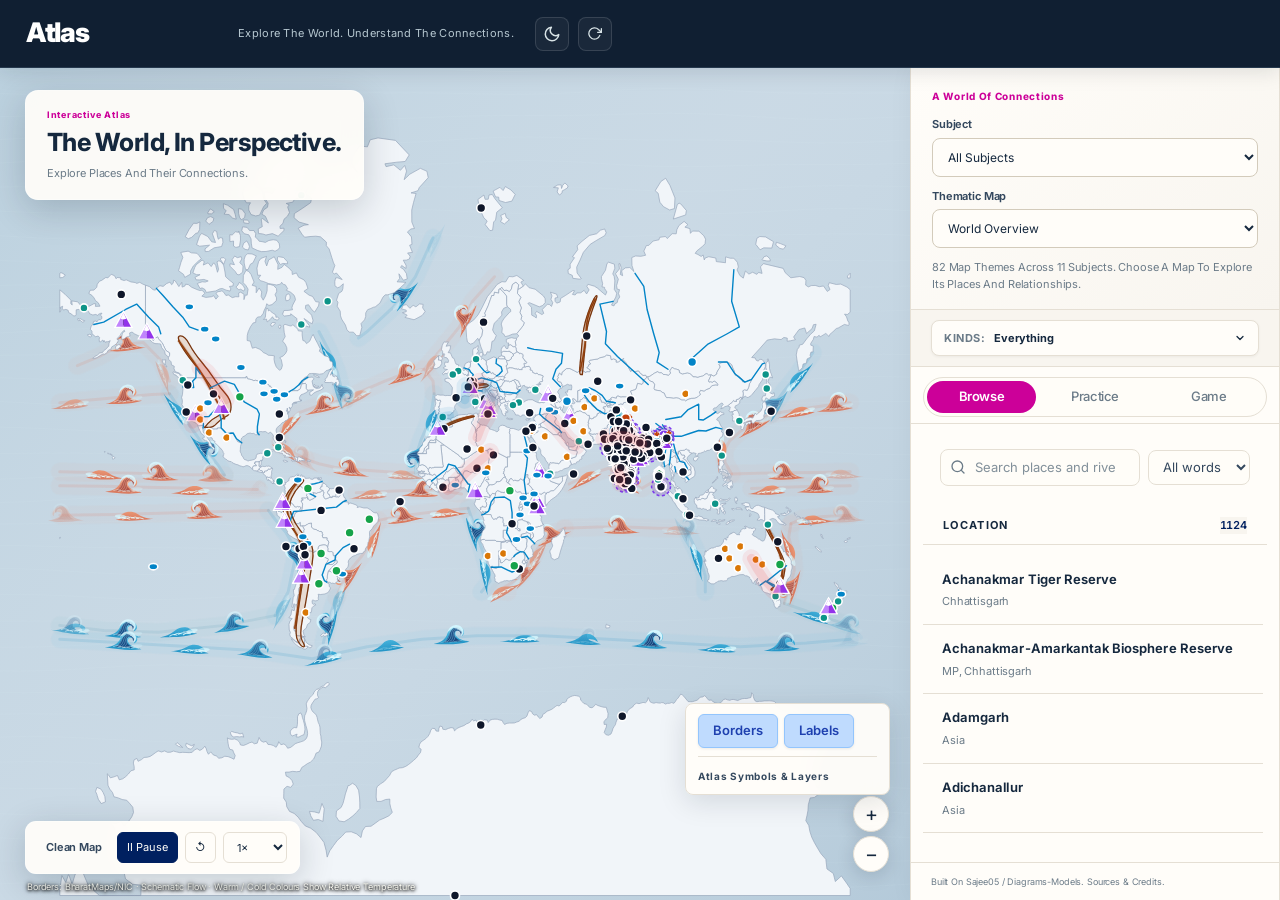
==== commit 0e1e07c0: "Improve atlas navigation, imagery and directional wave animation" ====
--- a/index.html
+++ b/index.html
@@ -4,12 +4,13 @@
 <meta charset="utf-8">
 <meta name="viewport" content="width=device-width,initial-scale=1,viewport-fit=cover">
 <meta name="description" content="Mapping Atlas — Interactive UPSC CSE Geography Learning Tool with 2D Cartographic Map, Ocean Currents, Quiz, and Recall Modes">
-<title>Mapping Atlas — UPSC CSE Geography</title>
+<title>Interactive Atlas — Explore, Understand, Recall</title>
 <link rel="preconnect" href="https://fonts.googleapis.com">
 <link rel="preconnect" href="https://fonts.gstatic.com" crossorigin>
 <link rel="stylesheet" href="https://fonts.googleapis.com/css2?family=JetBrains+Mono:ital,wght@0,300;0,400;0,500;0,600;0,700;1,400&family=Inter:wght@400;500;600;700&display=swap">
 <!-- Stylesheet -->
 <link rel="stylesheet" href="world-map/assets/css/app.css?v=5">
+<link rel="stylesheet" href="world-map/assets/css/se7en.css?v=2">
 </head>
 <body>
 <div id="app">
@@ -20,11 +21,11 @@
         <span class="logo-icon">
           <svg width="20" height="20" viewBox="0 0 24 24" fill="none" stroke="currentColor" stroke-width="2" stroke-linecap="round" stroke-linejoin="round"><circle cx="12" cy="12" r="10"/><path d="M12 2a14.5 14.5 0 0 0 0 20 14.5 14.5 0 0 0 0-20"/><path d="M2 12h20"/></svg>
         </span>
-        <span class="logo-text">Mapping Atlas</span>
-        <span class="logo-sub">UPSC CSE</span>
+        <span class="logo-text">Atlas</span>
+        <span class="logo-sub">ATLAS</span>
       </div>
     </div>
-    <div class="header-right">
+    <div class="header-right"><span class="se7en-header-note">Explore The World. Understand The Connections.</span>
       <button class="icon-btn" id="themeToggle" title="Switch to Dark Mode" aria-label="Toggle theme">
         <svg width="18" height="18" viewBox="0 0 24 24" fill="none" stroke="currentColor" stroke-width="2" stroke-linecap="round" stroke-linejoin="round">
           <path d="M21 12.79A9 9 0 1 1 11.21 3 7 7 0 0 0 21 12.79z"></path>
@@ -38,7 +39,7 @@
 
   <div class="app-body">
     <!-- Side Panel -->
-    <aside class="side-panel" id="sidePanel">
+    <aside class="side-panel" id="sidePanel"><section class="se7en-library" aria-label="Subject and thematic map library"><div class="eyebrow">A World Of Connections</div><label for="se7enSubject">Subject</label><select id="se7enSubject"><option value="all">All Subjects</option></select><label for="se7enTheme">Thematic Map</label><select id="se7enTheme"><option value="all">World Overview</option></select><p class="theme-description" id="themeDescription">Choose a subject and map to explore its places, relationships and notes.</p></section>
       <!-- Kinds Multi-Select Grouped Dropdown placed ABOVE Browse, Practice, Game -->
       <div class="sidebar-kinds-header-bar">
         <div class="sidebar-dropdown-wrapper" id="layerDropdownWrapper">
@@ -357,7 +358,7 @@
             </div>
 
             <select id="quizStyle" aria-label="Quiz style">
-              <option value="mcq">Multiple Choice</option>
+              <option value="evidence">Notes-Based Questions</option><option value="mcq">Multiple Choice</option>
               <option value="map">Map Identification</option>
               <option value="mixed">Mixed</option>
             </select>
@@ -453,10 +454,10 @@
         <div class="recall-card" id="recallCard"></div>
         <div class="recall-progress" id="recallProgress"></div>
       </div>
-    </aside>
+    <div class="se7en-attribution">Built on <a href="https://github.com/sajee05/Diagrams-Models" target="_blank" rel="noopener">sajee05 / Diagrams-Models</a>. <a href="CREDITS.md" target="_blank" rel="noopener">Sources &amp; credits</a>.</div></aside>
 
     <!-- Map Stage (Right) -->
-    <div class="map-stage" id="mapStage">
+    <div class="map-stage" id="mapStage"><div class="se7en-map-heading"><div class="overline" id="se7enMapSubject">Interactive Atlas</div><h1 id="se7enMapTitle">The World, In Perspective.</h1><p id="se7enMapSubtitle">Explore Places And Their Connections.</p></div><div class="se7en-map-controls" aria-label="Terrain and animation controls"><span class="clean-map-label">Clean Map</span><button id="se7enPlay" aria-pressed="true">Ⅱ Pause</button><button id="se7enReplay" aria-label="Replay movement">↺</button><select id="se7enSpeed" aria-label="Animation speed"><option value="0.5">0.5×</option><option value="1" selected>1×</option><option value="2">2×</option></select></div><div class="se7en-map-credit">Borders: BharatMaps/NIC · Schematic Flow · Warm / Cold Colours Show Relative Temperature</div>
       <!-- High-Performance Interactive SVG Vector Map Stage (Zero Leaflet) -->
       <div class="mp-stage" id="vectorMapStage" tabindex="0" role="region" aria-label="Interactive Vector Map"></div>
 
@@ -551,9 +552,9 @@
           <path d="M2 12h20"></path>
         </svg>
       </div>
-      <div class="loading-text">Loading Mapping Atlas…</div>
+      <div class="loading-text">Preparing Interactive Atlas…</div>
       <div class="loading-bar"><div class="loading-fill" id="loadingFill"></div></div>
-      <div class="loading-status" id="loadingStatus">Initialising 2D cartography…</div>
+      <div class="loading-status" id="loadingStatus">Preparing terrain, maps and notes…</div>
     </div>
   </div>
 </div>
@@ -564,14 +565,17 @@
 <script src="world-map/data/boundaries-data.js?v=7"></script>
 <script src="world-map/data/ocean-currents.js?v=7"></script>
 <script src="world-map/data/local-winds.js?v=7"></script>
-<script src="world-map/assets/js/data-integrity.js?v=7"></script>
-<script src="world-map/assets/js/vector-map.js?v=7"></script>
+<script src="world-map/data/se7en-content.js?v=1"></script>
+<script src="world-map/assets/js/data-integrity.js?v=8"></script>
+<script src="world-map/assets/js/vector-map.js?v=17"></script>
 <script src="world-map/assets/js/entity-panel.js?v=7"></script>
 <script src="world-map/assets/js/search.js?v=7"></script>
 <script src="world-map/assets/js/quiz-engine.js?v=7"></script>
 <script src="world-map/assets/js/recall-mode.js?v=7"></script>
 <script src="world-map/assets/js/progress.js?v=7"></script>
 <script src="world-map/assets/js/navigation.js?v=7"></script>
-<script src="world-map/assets/js/app.js?v=7"></script>
+<script src="world-map/data/place-photos.js?v=2"></script>
+<script src="world-map/assets/js/se7en.js?v=2"></script>
+<script src="world-map/assets/js/app.js?v=8"></script>
 </body>
 </html>
--- a/world-map/assets/css/se7en.css
+++ b/world-map/assets/css/se7en.css
@@ -0,0 +1,13 @@
+/* SE7EN editorial atlas. Retains the upstream application's accessible controls. */
+:root,[data-theme=light]{--bg:#f5f3ee;--bg2:#fffdf8;--bg3:#f1eee6;--panel:#fffdf9;--panel2:#f8f5ef;--border:#e5dfd4;--border2:#d3cbbb;--ink:#15283e;--ink2:#34485e;--ink3:#6b7b88;--muted:#82909a;--accent:#cc0099;--accent2:#002060;--gold:#a96023;--map-bg:#102b3c;--font-body:'Segoe UI',Inter,-apple-system,BlinkMacSystemFont,sans-serif;--r-lg:15px;--r-xl:20px}
+[data-theme=dark]{--bg:#09141e;--bg2:#111f2c;--bg3:#172938;--panel:#10202e;--panel2:#152837;--border:#293e4b;--border2:#3b5360;--ink:#eef1eb;--ink2:#c7d0d1;--ink3:#a5b5b9;--muted:#94a7ad;--accent:#ec66c5;--accent2:#83bbdb;--gold:#e0ac70}
+body{font-family:var(--font-body)}.app-header{height:68px;padding:0 26px;background:#101f32;border-bottom:1px solid #26394e;color:#f5f4ec;box-shadow:0 3px 20px #08162120}.logo-icon{display:none}.logo-text{color:#fff;font-size:27px;font-weight:850;letter-spacing:-1.3px;text-decoration:none}.logo-sub{color:#c4cfd9;font-size:10px;letter-spacing:3px;border-left:1px solid #556373;padding-left:15px;margin-left:15px}.header-right{gap:9px}.app-header .icon-btn{background:#ffffff0b;border:1px solid #ffffff20;color:#d8e3e6}.se7en-header-note{font-size:11px;letter-spacing:.3px;color:#b6c7d0;margin-right:12px}.side-panel{width:370px;min-width:320px;background:var(--panel);border-right:1px solid var(--border);box-shadow:8px 0 30px #09192712;z-index:5}.se7en-library{padding:21px 21px 17px;border-bottom:1px solid var(--border);background:linear-gradient(135deg,var(--panel),var(--panel2))}.se7en-library .eyebrow{font-size:10px;font-weight:750;letter-spacing:1.7px;color:var(--accent);text-transform:uppercase;margin-bottom:12px}.se7en-library label{display:block;font-size:11px;font-weight:650;color:var(--ink2);margin:11px 0 5px}.se7en-library select{width:100%;min-height:39px;padding:8px 11px;border-radius:8px;border:1px solid var(--border2);background:var(--panel);color:var(--ink);font-family:inherit;font-size:12px}.theme-description{font-size:11px;color:var(--ink3);line-height:1.5;margin-top:11px}.sidebar-kinds-header-bar{padding:10px 20px;background:var(--panel2)}.sidebar-dropdown-trigger{border-radius:8px!important;font-size:11px!important;min-height:35px!important}.mode-tabs{margin:0;background:var(--panel2);border-bottom:1px solid var(--border);padding:5px 12px;gap:5px}.mode-tab{font-size:12px;border-radius:7px;font-weight:650}.mode-tab.active{background:var(--accent2);color:var(--bg2);border-color:transparent;box-shadow:none}.entity-item{padding:14px 19px;border-bottom:1px solid var(--border);border-radius:0;transition:background .16s}.entity-item:hover{background:var(--panel2)}.entity-item.selected{background:color-mix(in srgb,var(--accent) 7%,var(--panel));border-left:3px solid var(--accent)}.entity-title{font-size:13px;font-weight:650;letter-spacing:.05px}.entity-sub{font-size:11px;margin-top:4px;line-height:1.5;color:var(--ink3)}.search-header-row{padding:13px 17px}.sidebar-location-header{padding:10px 20px}.location-title{font-size:11px;text-transform:uppercase;letter-spacing:1.3px}.location-count{background:var(--panel2);color:var(--accent2);font-size:11px}.se7en-map-heading{position:absolute;top:22px;left:25px;max-width:440px;padding:17px 21px;background:color-mix(in srgb,var(--panel) 93%,transparent);border:1px solid #ffffff55;border-radius:13px;box-shadow:0 10px 36px #06162630;backdrop-filter:blur(12px);pointer-events:none;z-index:3}.se7en-map-heading .overline{font-size:9px;letter-spacing:1.8px;font-weight:750;text-transform:uppercase;color:var(--accent);margin-bottom:6px}.se7en-map-heading h1{font-size:25px;font-weight:750;line-height:1.18;color:var(--ink);margin:0;letter-spacing:-.55px}.se7en-map-heading p{font-size:11px;color:var(--ink3);line-height:1.5;margin:8px 0 0}.se7en-map-controls{position:absolute;left:25px;bottom:26px;z-index:4;display:flex;align-items:center;flex-wrap:wrap;gap:7px;padding:10px 12px;background:color-mix(in srgb,var(--panel) 94%,transparent);border:1px solid #ffffff55;backdrop-filter:blur(12px);border-radius:11px;box-shadow:0 9px 35px #071b2b30;max-width:calc(100% - 90px)}.se7en-map-controls button,.se7en-map-controls select{padding:6px 9px;border:1px solid var(--border);background:var(--panel);color:var(--ink);border-radius:6px;font-size:11px;min-height:31px;font-family:inherit}.se7en-map-controls button[aria-pressed=true]{background:var(--accent2);color:var(--bg2);border-color:var(--accent2)}.se7en-map-credit{position:absolute;bottom:7px;left:27px;z-index:3;max-width:calc(100% - 90px);font-size:9px;color:#f7f7ef;text-shadow:0 1px 3px #000,0 0 5px #000}.se7en-map-credit a{color:inherit}.currents-legend{right:20px!important;left:auto!important;bottom:105px!important;max-width:205px!important;background:color-mix(in srgb,var(--panel) 95%,transparent)!important;backdrop-filter:blur(10px);box-shadow:0 7px 28px #07172620;border-color:var(--border)!important}.currents-legend-title{cursor:pointer;font-size:10px;letter-spacing:1px}.currents-legend-items{display:none}.currents-legend:hover .currents-legend-items,.currents-legend:focus-within .currents-legend-items{display:flex}.zoom-controls{top:auto!important;bottom:28px;right:21px}.zoom-btn{background:var(--panel);border-color:var(--border);color:var(--ink);box-shadow:0 4px 18px #06182725}.detail-title{font-size:27px;line-height:1.2;letter-spacing:-.6px;margin:17px 0 20px;color:var(--ink)}.apple-detail-view{padding:19px 20px}.detail-box{box-shadow:none;border:0;border-radius:0;padding:0;margin-top:22px;background:transparent}.box-header{padding:7px 10px;background:var(--accent2);color:var(--bg2);font-size:12px;border-radius:4px;margin-bottom:13px}.box-header svg{display:none}.upsc-header{background:#fff5f5;color:#28364a;border-bottom:2px solid #e36c0a}.upsc-tag{font-size:12px;color:inherit;font-weight:650}.overview-text,.fact-text,.upsc-body p{font-size:13px;line-height:1.75;color:var(--ink2)}.clean-fact-list li{margin:11px 0;align-items:flex-start}.fact-bullet{background:var(--accent)!important;margin-top:8px;min-width:4px;width:4px;height:4px}.spec-grid{gap:7px}.spec-card{border:1px solid var(--border);background:var(--panel2);border-radius:8px;padding:10px}.spec-label{font-size:9px;color:var(--ink3);letter-spacing:.8px}.spec-value{font-size:12px;line-height:1.5}.detail-top-tags{gap:7px}.category-pill,.continent-pill{font-size:10px;font-weight:600;border-radius:5px}.detail-action-bar{padding-top:18px;margin-top:20px;gap:8px}.action-btn{font-size:11px;border-color:var(--border);border-radius:7px}.terrain-portrait{position:relative;margin:0 -20px 18px;background:#102839;overflow:hidden}.terrain-portrait canvas{display:block;width:100%;height:180px;object-fit:cover}.terrain-portrait figcaption{position:absolute;bottom:0;left:0;right:0;padding:15px 12px 9px;background:linear-gradient(transparent,#071c2dce);font-size:9px;color:#fff}.species-photo{margin:0 -20px 18px}.species-photo img{display:block;width:100%;height:215px;object-fit:contain;background:#eaf1f0}.species-photo figcaption{font-size:9px;color:var(--ink3);line-height:1.5;padding:6px 12px}.species-photo a{color:var(--accent2)}.conservation-label{padding:7px 9px;background:#fff2e7;border:1px solid #ead4bc;border-radius:6px;color:#7c4d23;font-size:11px;line-height:1.5;margin:10px 0}.study-section{margin-top:21px}.study-section h2{font-size:13px;padding:7px 10px;background:var(--accent2);color:var(--bg2);border-radius:4px;line-height:1.5}.study-section ul{padding-left:18px;margin:11px 0}.study-section li{font-size:13px;line-height:1.75;color:var(--ink2);margin-bottom:10px}.study-sources{border-top:1px solid var(--border);margin-top:22px;padding-top:12px;font-size:10px;line-height:1.8;color:var(--ink3)}.study-sources a{color:var(--accent2)}.se7en-source-links{display:flex;flex-wrap:wrap;gap:6px}.se7en-source-links a{display:inline-block;padding:4px 7px;background:var(--panel2);border:1px solid var(--border);border-radius:5px;text-decoration:none}.quiz-question-title{font-size:20px;line-height:1.5;letter-spacing:-.2px}.quiz-opt-btn{border-color:var(--border);padding:13px 12px;min-height:54px}.quiz-opt-btn:hover{border-color:var(--accent)}.quiz-step-tag{color:var(--accent);font-size:10px}.primary-btn{background:var(--accent2);box-shadow:none;border-radius:8px}.feedback-text{line-height:1.75;font-size:13px}.se7en-attribution{font-size:9px;color:var(--ink3);padding:11px 20px;border-top:1px solid var(--border);line-height:1.7}.se7en-attribution a{color:var(--ink3)}.study-callout{padding:11px 13px;border-left:3px solid var(--accent);background:var(--panel2);font-size:12px;line-height:1.7;margin-top:14px}.map-card{background:color-mix(in srgb,var(--panel) 96%,transparent);border-color:var(--border);box-shadow:0 12px 50px #07172625}.se7en-media-note{font-size:10px;color:var(--ink3);padding:8px 0;line-height:1.6}
+@media(max-width:1000px){.side-panel{width:330px;min-width:300px}.se7en-map-heading{max-width:340px;top:16px;left:17px;padding:13px 16px}.se7en-map-heading h1{font-size:21px}.se7en-header-note{display:none}}@media(max-width:700px){.app-header{height:57px;padding:0 14px}.logo-text{font-size:24px}.logo-sub{font-size:9px}.side-panel{width:100%;min-width:0}.se7en-map-heading{top:12px;left:13px;right:60px;max-width:none;padding:11px 13px}.se7en-map-heading h1{font-size:18px}.se7en-map-heading p{display:none}.se7en-map-controls{left:12px;bottom:25px;max-width:calc(100% - 70px);padding:7px;gap:4px}.se7en-map-controls button,.se7en-map-controls select{font-size:10px;padding:5px}.se7en-map-credit{left:13px;font-size:8px}.currents-legend{right:12px!important;bottom:92px!important}.se7en-library{padding:13px 16px}.terrain-portrait canvas{height:160px}}
+@media(prefers-reduced-motion:reduce){*,*::before,*::after{animation-duration:.01ms!important;animation-iteration-count:1!important;transition-duration:.01ms!important;scroll-behavior:auto!important}}
+/* Clean Cartographic Interface: Notes Keep Their Original Sentence Case. */
+body {text-transform:capitalize}
+.apple-detail-view,.quiz-question-title,.opt-text,.feedback-text,.study-section,.study-sources,.species-photo,.se7en-media-note {text-transform:none}
+.logo-sub {display:none}
+.eyebrow,.overline,.currents-legend-title,.list-header,.quiz-step-tag {text-transform:capitalize!important;letter-spacing:.7px!important}
+.clean-map-label {font-size:11px;font-weight:650;padding:5px 8px;color:var(--ink2)}
+.se7en-map-heading p {text-transform:capitalize}
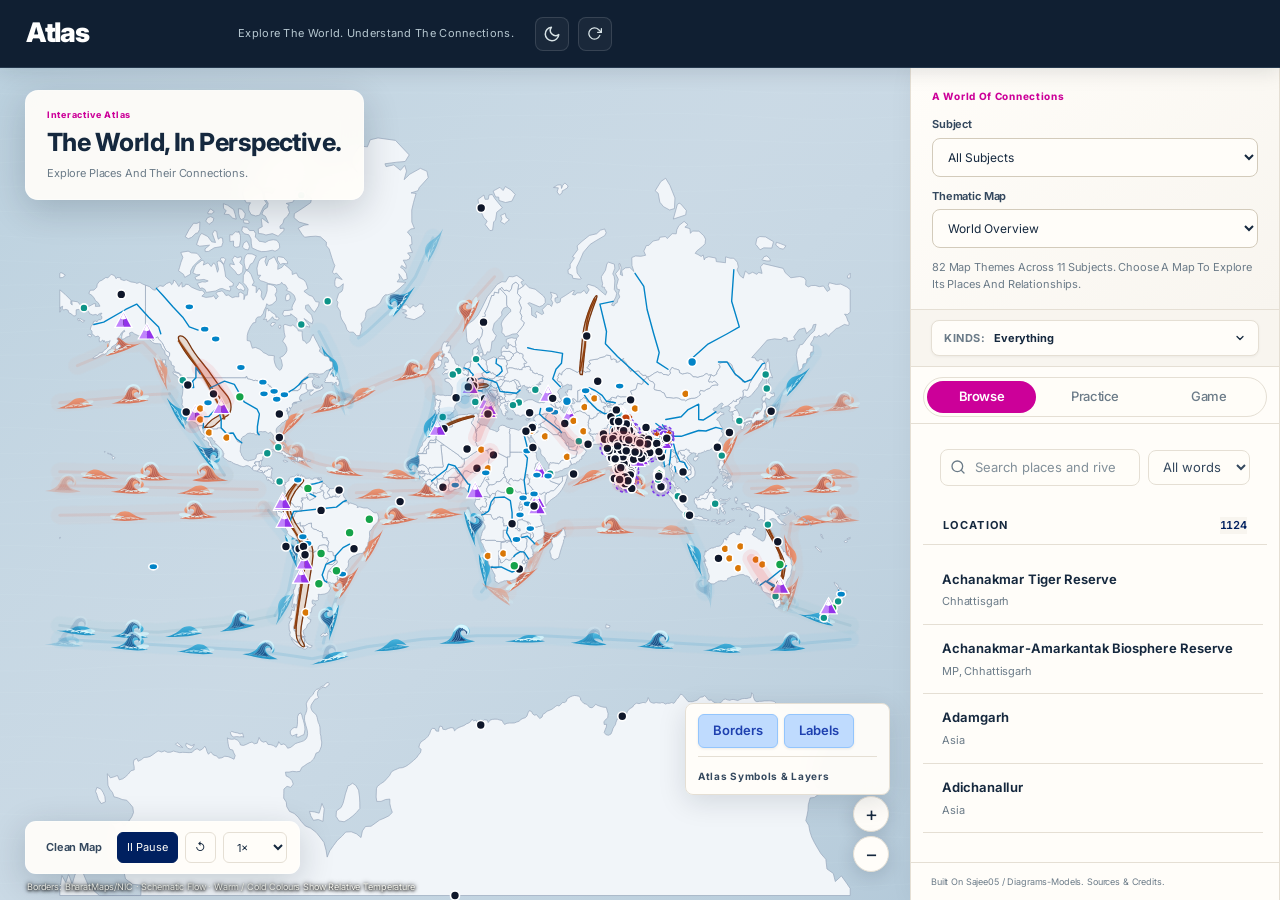
==== commit b56041a3: "Integrate complete notes for 103 Indian Ramsar sites" ====
--- a/index.html
+++ b/index.html
@@ -10,7 +10,7 @@
 <link rel="stylesheet" href="https://fonts.googleapis.com/css2?family=JetBrains+Mono:ital,wght@0,300;0,400;0,500;0,600;0,700;1,400&family=Inter:wght@400;500;600;700&display=swap">
 <!-- Stylesheet -->
 <link rel="stylesheet" href="world-map/assets/css/app.css?v=5">
-<link rel="stylesheet" href="world-map/assets/css/se7en.css?v=2">
+<link rel="stylesheet" href="world-map/assets/css/se7en.css?v=3">
 </head>
 <body>
 <div id="app">
@@ -39,7 +39,7 @@
 
   <div class="app-body">
     <!-- Side Panel -->
-    <aside class="side-panel" id="sidePanel"><section class="se7en-library" aria-label="Subject and thematic map library"><div class="eyebrow">A World Of Connections</div><label for="se7enSubject">Subject</label><select id="se7enSubject"><option value="all">All Subjects</option></select><label for="se7enTheme">Thematic Map</label><select id="se7enTheme"><option value="all">World Overview</option></select><p class="theme-description" id="themeDescription">Choose a subject and map to explore its places, relationships and notes.</p></section>
+    <aside class="side-panel" id="sidePanel"><section class="se7en-library" aria-label="Subject and thematic map library"><div class="eyebrow">A World Of Connections</div><label for="se7enSubject">Subject</label><select id="se7enSubject"><option value="all">All Subjects</option></select><label for="se7enTheme">Thematic Map</label><select id="se7enTheme"><option value="all">World Overview</option></select><p class="theme-description" id="themeDescription">Choose a subject and map to explore its places, relationships and notes.</p><div id="ramsarNotesAccess" class="ramsar-notes-access" hidden><a href="world-map/notes/India_103_Ramsar_Sites_Notes.md" download>Download All 103 Ramsar Notes (.md)</a></div></section>
       <!-- Kinds Multi-Select Grouped Dropdown placed ABOVE Browse, Practice, Game -->
       <div class="sidebar-kinds-header-bar">
         <div class="sidebar-dropdown-wrapper" id="layerDropdownWrapper">
@@ -566,6 +566,7 @@
 <script src="world-map/data/ocean-currents.js?v=7"></script>
 <script src="world-map/data/local-winds.js?v=7"></script>
 <script src="world-map/data/se7en-content.js?v=1"></script>
+<script src="world-map/data/ramsar-notes.js?v=1"></script>
 <script src="world-map/assets/js/data-integrity.js?v=8"></script>
 <script src="world-map/assets/js/vector-map.js?v=17"></script>
 <script src="world-map/assets/js/entity-panel.js?v=7"></script>
@@ -575,7 +576,7 @@
 <script src="world-map/assets/js/progress.js?v=7"></script>
 <script src="world-map/assets/js/navigation.js?v=7"></script>
 <script src="world-map/data/place-photos.js?v=2"></script>
-<script src="world-map/assets/js/se7en.js?v=2"></script>
+<script src="world-map/assets/js/se7en.js?v=3"></script>
 <script src="world-map/assets/js/app.js?v=8"></script>
 </body>
 </html>
--- a/world-map/assets/css/se7en.css
+++ b/world-map/assets/css/se7en.css
@@ -11,3 +11,5 @@
 .eyebrow,.overline,.currents-legend-title,.list-header,.quiz-step-tag {text-transform:capitalize!important;letter-spacing:.7px!important}
 .clean-map-label {font-size:11px;font-weight:650;padding:5px 8px;color:var(--ink2)}
 .se7en-map-heading p {text-transform:capitalize}
+.ramsar-notes-access{margin-top:12px}.ramsar-notes-access[hidden]{display:none}.ramsar-notes-access a{display:block;padding:9px 10px;border:1px solid var(--border2);border-radius:7px;color:var(--accent2);font-size:11px;text-decoration:none;background:var(--panel)}
+.site-species-profiles{margin-top:22px;text-transform:none}.site-species-profiles h2{font-size:14px;color:var(--ink)}.species-study{border:1px solid var(--border);border-radius:7px;margin:9px 0;padding:10px 12px;text-transform:none}.species-study summary{cursor:pointer;font-size:12px;font-weight:650;color:var(--ink);line-height:1.5}.species-study summary span{float:right;font-size:10px;color:var(--accent2);background:var(--panel2);padding:1px 5px;border-radius:4px}.species-study p{font-size:12px;line-height:1.75;color:var(--ink2);margin:9px 0}.species-study a{font-size:11px;color:var(--accent2)}
